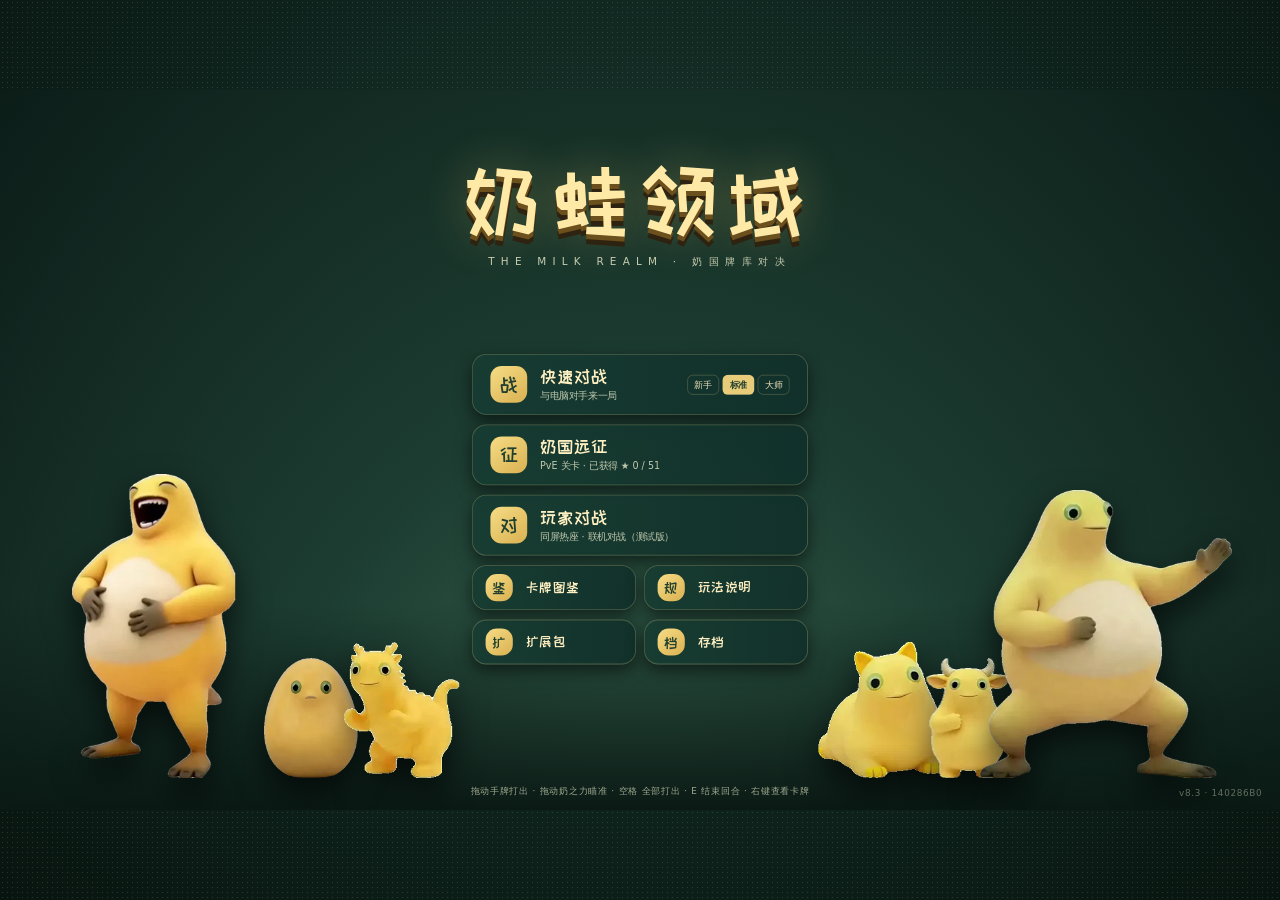
==== play/index.html @ 802143e0 "Fix: move website files to repo root" ====
<!doctype html>
<html lang="zh-CN">
<head>
  <meta charset="utf-8">
  <meta name="viewport" content="width=device-width, initial-scale=1, viewport-fit=cover">
  <meta name="theme-color" content="#15342e">
  <meta name="description" content="奶蛙领域：四大阵营联动、献祭与雕塑攻防的奶国牌库构筑对决。">
  <title>奶蛙领域</title>
  <link rel="preconnect" href="https://fonts.googleapis.com">
  <link rel="stylesheet" href="https://fonts.googleapis.com/css2?family=ZCOOL+KuaiLe&display=swap">
  <link rel="stylesheet" href="css/table.css">
</head>
<body>
<div id="viewport">
  <div id="stage">
    <section id="screen-menu" class="screen"></section>
    <section id="screen-campaign" class="screen"></section>
    <section id="screen-lobby" class="screen"></section>

    <section id="screen-game" class="screen">
      <header class="topbar">
        <div class="brand"><span class="brand-mark">蛙</span><div><b>奶蛙领域</b><small>THE MILK REALM</small></div></div>
        <span class="mode-chip" id="modeChip">对局</span>
        <div class="round-chip">第 <b id="roundNo">01</b> 回合 <span class="who" id="whoTurn">你的回合</span></div>
        <nav class="top-actions">
          <button class="tbtn touch-menu" data-top="menu">☰ 菜单</button>
          <button class="tbtn" data-top="speed">动画 1×</button>
          <button class="tbtn on" data-top="sound">音效 开</button>
          <button class="tbtn" data-top="confirm">出牌确认 关</button>
          <button class="tbtn" data-top="mission" id="btnMission">关卡任务</button>
          <button class="tbtn" data-top="log">对局记录</button>
          <button class="tbtn" data-top="codex">图鉴</button>
          <button class="tbtn" data-top="rules">规则</button>
          <button class="tbtn" data-top="concede">认输</button>
          <button class="tbtn" data-top="exit">退出</button>
        </nav>
      </header>

      <div class="table">
        <div class="felt-emblem">奶蛙领域</div>

        <!-- 对手（上方） -->
        <section class="strip op">
          <div class="hero op" id="hero-op"><div class="portrait"></div><div class="meta"><div class="eyebrow">对手</div><h3>对手</h3><span class="hp"><i></i><b>30</b><small>/ 30</small></span><div class="tags"></div></div></div>
          <div class="statues" id="statues-op"></div>
          <div class="opp-hand" id="oppHand"></div>
          <div class="opp-res" id="oppRes"><span class="zone-label">对手资源</span><div class="mini-res"><span class="c">◉ 0</span><span class="e">✦ 0</span><span class="p">✷ 0</span></div></div>
          <div class="piles"><div class="pile" id="deck-op"></div><div class="pile" id="discard-op"></div></div>
        </section>

        <!-- 市场 -->
        <section class="market-band">
          <div class="market-label"><b>市场</b></div>
          <div class="supply back" id="supply" title="市场补给堆"><span class="n" id="supplyN">0</span></div>
          <div class="slot errand" id="errandSlot"></div>
          <div class="market" id="market"></div>
          <aside class="ticker" id="ticker"><div class="mission" id="mission" style="display:none"></div><h4><span>战况</span><button data-top="log">全部 ›</button></h4><ul id="tickerList"></ul></aside>
        </section>

        <!-- 出牌区 -->
        <section class="play-zone" id="playZone">
          <span class="zone-label">本回合出牌</span>
          <div class="owner" id="playOwner"></div>
          <div class="status-chips" id="statusChips"></div>
          <div class="play-cards" id="playcards"></div>
          <div class="limbo" id="limbo"><span>西格奶 · 删牌区</span><div class="slot-in" id="limboSlot"></div><button id="btnUndoTrash" data-act="undoTrash">撤回</button></div>
          <div class="trash-ops" id="trashOps"><b id="trashOpsN">删牌机会 ×1</b><small>本回合内有效，可删手牌、弃牌堆，或市场中价格 ≤ 4 的牌</small><button class="btn gold" data-act="trashPick">选择要删的牌</button></div>
        </section>
        <div class="pending" id="pending"></div>

        <!-- 自己（下方） -->
        <section class="strip me">
          <div class="hero me" id="hero-me"><div class="portrait" title="按住拖动以攻击"></div><div class="meta"><div class="eyebrow">你</div><h3>你</h3><span class="hp"><i></i><b>30</b><small>/ 30</small></span><div class="tags"></div></div></div>
          <div class="statues" id="statues-me"></div>
          <div class="resources">
            <div class="orb coin" id="orb-coin" title="奶蛋：购买市场的牌"><div class="gem">◉</div><b>0</b><small>奶蛋</small></div>
            <div class="orb energy" id="orb-energy" title="奶劲：每点额外抽 1 张"><div class="gem">✦</div><b>0</b><small>奶劲</small></div>
            <div class="orb power" id="orb-power" title="奶之力：拖到目标上攻击"><div class="gem">✷</div><b>0</b><small>奶之力</small></div>
          </div>
          <div class="piles"><div class="pile" id="deck-me"></div><div class="pile" id="discard-me"></div></div>
          <div class="actions">
            <button class="btn primary" id="btnEnd" data-act="end">结束回合</button>
            <button class="btn ghost" id="btnAll" data-act="all">全部打出<kbd>空格</kbd></button>
            <button class="btn ghost" id="btnDraw" data-act="draw">奶劲抽牌<kbd>D</kbd></button>
          </div>
        </section>

        <section class="hand" id="hand"></section>
      </div>

      <div class="emotes" id="emotes">
        <button data-act="emote" data-id="hi">你好！</button><button data-act="emote" data-id="nice">好牌！</button><button data-act="emote" data-id="laugh">哈哈哈哈</button><button data-act="emote" data-id="think">让我想想…</button><button data-act="emote" data-id="gg">打得好</button>
      </div>
      <div class="spotlight-dim" id="spotDim"></div>
    </section>

    <div class="fx" id="fx"><canvas id="particles"></canvas><svg id="arrows" viewBox="0 0 1600 900"></svg></div>
    <div class="preview hidden" id="preview"></div>
    <div class="toast" id="toast"></div>
    <div class="overlay hidden" id="overlay"></div>
  </div>
</div>
<div class="rotate-hint">横屏游玩效果更好</div>
<div id="rail" class="rail"><button data-rail="menu" class="r-menu">☰<small>菜单</small></button><button data-rail="all">全部<br>打出</button><button data-rail="draw">抽牌<small>奶劲 0</small></button><button data-rail="end" class="r-end">结束<br>回合</button></div>
<div id="sheet" class="sheet hidden"><div class="sh-back"></div><div class="sh-panel"><div class="sh-card"></div><div class="sh-side"><div class="sh-tip"></div><div class="sh-btns"></div></div></div></div>

<script src="js/cards.js"></script>
<script src="js/engine.js"></script>
<script src="js/ai.js"></script>
<script src="js/levels.js"></script>
<script src="js/packs.js"></script>
<script src="js/net.js"></script>
<script src="js/fx.js"></script>
<script src="js/ui.js"></script>
<script src="js/screens.js"></script>
<script src="js/coach.js"></script>
<script src="js/main.js"></script>
</body>
</html>
---- play/css/table.css ----
/* 奶蛙领域 · 牌桌样式
 * 固定 1600×900 舞台，按窗口等比缩放（见 ui.js fitStage）。舞台内一律使用 px。
 */
:root{
  --felt-1:#4a7a5f;--felt-2:#2b5445;--felt-3:#163329;--felt-4:#0d221c;
  --wood-1:#7a5232;--wood-2:#4d321d;--wood-3:#2c1c10;
  --gold:#e8cc7a;--gold-2:#c9a24f;--gold-3:#8a6a2b;
  --paper:#f5edd3;--paper-2:#e8dcb7;--ink:#2a281d;--ink-2:#5d5640;
  --coin:#f2c24b;--energy:#59d2c0;--power:#ff7a52;--heart:#ff6f8e;
  --egg:#f0c04e;--laugh:#ee6a43;--iron:#5f9bd0;--spirit:#a487ec;--neutral:#c9c1a2;
  --display:'ZCOOL KuaiLe','PingFang SC','Microsoft YaHei',system-ui,sans-serif;
  --text:-apple-system,BlinkMacSystemFont,'PingFang SC','Hiragino Sans GB','Microsoft YaHei','Noto Sans SC',system-ui,sans-serif;
  color-scheme:dark;
}
*{box-sizing:border-box}
html,body{margin:0;height:100%;overflow:hidden;background:#0b1c17;font-family:var(--text);color:#f6efd8;-webkit-font-smoothing:antialiased;user-select:none;-webkit-user-select:none;-webkit-tap-highlight-color:transparent}
button{font:inherit;color:inherit;cursor:pointer;border:0;background:none}
button:disabled{cursor:not-allowed}
img{-webkit-user-drag:none;user-select:none}

#viewport{position:fixed;inset:0;overflow:hidden;background:
  radial-gradient(ellipse at 50% 40%,#1d3b31 0,#0f241e 55%,#08140f 100%)}
#viewport:before{content:"";position:absolute;inset:0;opacity:.16;background-image:radial-gradient(#e3d8aa .6px,transparent .8px);background-size:5px 5px;pointer-events:none}
#stage{position:absolute;left:0;top:0;width:1600px;height:900px;transform-origin:0 0;overflow:hidden}
.screen{position:absolute;inset:0;display:none}
.screen.on{display:block}

/* ============ 顶栏 ============ */
.topbar{position:absolute;left:16px;right:16px;top:6px;height:40px;display:flex;align-items:center;gap:14px;z-index:5}
.brand{display:flex;align-items:center;gap:10px}
.brand-mark{width:32px;height:32px;border-radius:10px;background:linear-gradient(140deg,#f6dc85,#d9b151);color:#21412f;display:grid;place-items:center;font:900 19px/1 var(--display);transform:rotate(-8deg);box-shadow:0 3px 0 #8f7230,0 6px 14px #0008}
.brand b{font:400 20px/1 var(--display);letter-spacing:.08em;color:#fbecc0}
.brand small{display:block;font-size:8px;letter-spacing:.32em;color:#b9bf9f;margin-top:3px}
.mode-chip{font-size:11px;padding:4px 10px;border-radius:20px;background:#0f2a23;border:1px solid #e8cc7a44;color:#e9dcae}
.round-chip{margin:0 auto;display:flex;align-items:center;gap:10px;font-size:13px;color:#e8dcae}
.round-chip b{font:400 20px/1 var(--display);color:#ffe9a6;background:#14352c;border:1px solid #d6bb73;border-radius:8px;padding:2px 9px}
.round-chip .who{padding:4px 12px;border-radius:20px;background:#12342b;border:1px solid #d6bb7355}
.round-chip .who.mine{background:linear-gradient(90deg,#d9b55a,#f1d586);color:#22402f;font-weight:800;border-color:#fff2c0}
.top-actions{display:flex;gap:4px}
.tbtn{font-size:12px;padding:7px 11px;border-radius:9px;color:#d5dcc4}
.tbtn:hover{background:#ffffff14;color:#fff}
.tbtn.on{color:#ffe9a6}

/* ============ 牌桌 ============ */
.table{position:absolute;left:16px;top:52px;width:1568px;height:840px;border-radius:40px;
  background:radial-gradient(ellipse at 50% 46%,var(--felt-1) 0,var(--felt-2) 42%,var(--felt-3) 78%,var(--felt-4) 100%);
  box-shadow:0 0 0 8px var(--wood-2),0 0 0 10px var(--gold-3),0 0 0 12px var(--wood-3),0 14px 0 12px #1a110a,0 40px 90px 10px #000c,inset 0 0 120px #04130fcc,inset 0 0 0 2px #e6cf8a44}
.table:before{content:"";position:absolute;inset:12px;border-radius:30px;border:1px solid #e6d18e2e;pointer-events:none}
.table:after{content:"";position:absolute;inset:0;border-radius:40px;pointer-events:none;opacity:.35;mix-blend-mode:overlay;
  background:repeating-radial-gradient(circle at 30% 20%,#ffffff08 0 1px,transparent 1px 3px)}
.felt-emblem{position:absolute;left:50%;top:426px;width:700px;height:120px;transform:translate(-50%,-50%);opacity:.045;font:400 84px/120px var(--display);text-align:center;letter-spacing:.5em;color:#fff;pointer-events:none;white-space:nowrap}

/* 区域通用 */
.strip{position:absolute;left:22px;right:22px;height:112px}
.strip.op{top:8px}
.strip.me{top:498px}
.zone-label{font-size:10px;letter-spacing:.14em;color:#e2d4a2;font-weight:800;opacity:.8}

/* 英雄 */
.hero{position:absolute;left:0;top:6px;width:296px;height:104px;display:flex;align-items:center;gap:14px;padding:0 10px;border-radius:60px 20px 20px 60px;transition:background .2s,box-shadow .2s}
.hero .portrait{position:relative;width:96px;height:96px;flex:none;border-radius:50%;
  background:radial-gradient(circle at 50% 35%,#fff6cf 0,#e9c86a 38%,#9f8135 70%,#4c3a16 100%);
  box-shadow:0 0 0 3px #f2d98a,0 0 0 6px #3a2b13,0 10px 18px #000a;overflow:hidden}
.hero.op .portrait{background:radial-gradient(circle at 50% 35%,#c6b8e8 0,#6f5c9b 40%,#352a52 72%,#160f26 100%)}
.hero .portrait img{position:absolute;left:50%;bottom:-6%;height:104%;transform:translateX(-50%);filter:drop-shadow(0 4px 4px #0007)}
.hero .portrait img.shadow{filter:brightness(.45) saturate(.5) sepia(.4) hue-rotate(210deg) drop-shadow(0 0 6px #b07cff)}
.hero .ring{position:absolute;inset:-9px;border-radius:50%;pointer-events:none;
  background:conic-gradient(var(--ringc,#ff7a7a) calc(var(--hp,1)*360deg),#00000055 0);
  -webkit-mask:radial-gradient(circle,transparent 55px,#000 56px);mask:radial-gradient(circle,transparent 55px,#000 56px)}
.hero .meta{min-width:0}
.hero .eyebrow{font-size:9px;letter-spacing:.18em;color:#d8bf72;font-weight:800}
.hero h3{margin:2px 0 6px;font:400 19px/1.1 var(--display);color:#fff0c2;white-space:nowrap;overflow:hidden;text-overflow:ellipsis;max-width:170px}
.hp{display:inline-flex;align-items:center;gap:6px;padding:3px 12px 3px 6px;border-radius:20px;background:#3c1716cc;border:1px solid #ffb09a66;box-shadow:inset 0 1px #fff2}
.hp i{width:18px;height:18px;border-radius:50%;background:radial-gradient(circle at 35% 30%,#ffd1dc,#ff5d7d 55%,#9c1d3a);box-shadow:0 0 8px #ff6f8e88}
.hp b{font:400 22px/1 var(--display);color:#fff}
.hp small{font-size:11px;color:#f2b4a8}
.hero .tags{display:flex;gap:4px;margin-top:5px;flex-wrap:wrap}
.tag{font-size:9px;padding:2px 6px;border-radius:6px;background:#0d2620cc;border:1px solid #e8cc7a44;color:#f0e2b4;white-space:nowrap}
.tag.warn{border-color:#ff9a7a88;color:#ffc9b5;background:#3a1a14cc}
.hero.targetable{cursor:crosshair}
.hero.targetable .portrait{animation:targetGlow 1.1s ease-in-out infinite}
.hero.blocked .portrait{filter:grayscale(.5)}
.hero.hit{animation:shake .42s cubic-bezier(.36,.07,.19,.97)}
.hero.active-turn .portrait{box-shadow:0 0 0 3px #fff0b0,0 0 0 6px #3a2b13,0 0 30px 6px #ffe08a88,0 10px 18px #000a}

/* 雕塑底座 */
.statues{position:absolute;left:318px;top:0;width:410px;height:116px;display:flex;gap:14px;align-items:flex-end;justify-content:flex-start}
.statue-slot{position:relative;width:122px;height:112px;flex:none;border-radius:14px;border:1px dashed #e6d18e33;background:radial-gradient(ellipse at 50% 85%,#0d241e88,transparent 70%)}
.statue-slot:after{content:"雕塑位";position:absolute;left:0;right:0;bottom:8px;text-align:center;font-size:9px;color:#cbd2b466;letter-spacing:.2em}
.statue-slot.filled{border-color:transparent;background:none}
.statue-slot.filled:after{display:none}

/* 对手手牌 */
.opp-hand{position:absolute;left:770px;top:6px;width:300px;height:104px;display:flex;justify-content:center;align-items:center}
.opp-hand .back{width:58px;height:82px;margin:0 -16px;border-radius:7px;transform:rotate(var(--r)) translateY(var(--y));transform-origin:50% 120%;transition:transform .3s}
.opp-hand .count{position:absolute;bottom:-4px;left:50%;transform:translateX(-50%);font-size:10px;color:#e2d4a2;background:#0d2620cc;padding:1px 8px;border-radius:9px}

/* 卡背 */
.back,.card .c-backface{background:
  radial-gradient(circle at 50% 50%,#f3d886 0 7%,transparent 8%),
  radial-gradient(circle at 50% 50%,transparent 0 18%,#d4b66c 19% 21%,transparent 22%),
  repeating-conic-gradient(from 0deg at 50% 50%,#2f5f4d 0 15deg,#25503f 15deg 30deg),
  #234a3b;
  border:3px solid #e8cb7f;box-shadow:inset 0 0 0 2px #173d33,inset 0 0 0 4px #d4b66c66,0 4px 8px #0009}

/* 牌堆 */
.piles{position:absolute;top:8px;display:flex;gap:14px}
.strip.op .piles{right:0}
.strip.me .piles{left:1086px}
.pile{position:relative;width:70px;height:98px;border-radius:9px;cursor:pointer}
.pile .stack{position:absolute;inset:0}
.pile .stack i{position:absolute;inset:0;border-radius:8px}
.pile .face{position:absolute;inset:0;border-radius:8px;overflow:hidden}
.pile .empty{position:absolute;inset:0;border:1px dashed #e6d18e44;border-radius:8px;background:#0b211b66}
.pile .lbl{position:absolute;left:50%;bottom:-15px;transform:translateX(-50%);white-space:nowrap;font-size:10px;color:#e6dbb3;text-shadow:0 1px 2px #000}
.pile .n{position:absolute;right:-7px;top:-7px;min-width:24px;height:24px;padding:0 6px;border-radius:12px;background:#122f27;border:1.5px solid var(--gold);font:400 14px/21px var(--display);text-align:center;color:#fff3c4;box-shadow:0 2px 6px #000a;z-index:3}
.pile:hover .stack,.pile:hover .face{filter:brightness(1.15)}
.pile.can-draw{animation:drawHint 1.4s ease-in-out infinite}
.pile.can-draw .lbl{color:var(--energy)}

/* 资源 */
.resources{position:absolute;left:740px;top:4px;display:flex;gap:12px}
.orb{position:relative;width:104px;height:104px;border-radius:24px;padding:8px 6px 6px;text-align:center;background:linear-gradient(#123129ee,#0b221ced);border:1px solid #e6d18e44;box-shadow:inset 0 1px #fff2,0 6px 14px #0007;transition:transform .15s}
.orb .gem{width:46px;height:46px;margin:0 auto;border-radius:50%;display:grid;place-items:center;font-size:22px;box-shadow:inset 0 2px 3px #fff8,inset 0 -4px 8px #0004,0 3px 6px #0008}
.orb.coin .gem{background:radial-gradient(circle at 35% 30%,#fff3bf,var(--coin) 50%,#a8761b);border-radius:50% 50% 50% 50%/58% 58% 42% 42%;color:#7a4f06}
.orb.energy .gem{background:radial-gradient(circle at 35% 30%,#dcfff9,var(--energy) 50%,#1b8778);color:#0b4d43}
.orb.power .gem{background:radial-gradient(circle at 35% 30%,#ffe2d6,var(--power) 50%,#a83418);color:#5a1504}
.orb b{display:block;font:400 30px/1 var(--display);margin-top:3px;color:#fff6d8;text-shadow:0 2px 0 #0006}
.orb small{position:absolute;left:0;right:0;bottom:4px;font-size:9px;color:#c7cdb2;letter-spacing:.1em}
.orb.zero b{opacity:.45}
.orb.pop{animation:orbPop .35s ease-out}
.orb.clickable{cursor:pointer}
.orb.clickable:hover{transform:translateY(-3px);border-color:#e6d18eaa}
.orb.power.armed{cursor:grab;border-color:#ff9a7a;box-shadow:inset 0 1px #fff2,0 0 22px #ff7a5277,0 6px 14px #0007}
.orb.power.armed:after{content:"拖到目标";position:absolute;left:50%;top:-18px;transform:translateX(-50%);font-size:9px;white-space:nowrap;color:#ffc4ae}
.orb.energy.armed{border-color:#59d2c0aa;box-shadow:inset 0 1px #fff2,0 0 18px #59d2c055,0 6px 14px #0007}
.orb.energy.armed:after{content:"点击抽牌";position:absolute;left:50%;top:-18px;transform:translateX(-50%);font-size:9px;white-space:nowrap;color:#a9f1e6}

/* 对手资源（对手回合显示） */
.opp-res{position:absolute;left:1086px;top:30px;display:flex;flex-direction:column;gap:4px;opacity:0;transition:opacity .25s}
.opp-res.on{opacity:1}
.mini-res{display:flex;gap:6px}
.mini-res span{font:400 14px/1 var(--display);padding:4px 8px;border-radius:9px;background:#0d2620dd;border:1px solid #e6d18e33;min-width:44px;text-align:center}
.mini-res .c{color:var(--coin)}.mini-res .e{color:var(--energy)}.mini-res .p{color:var(--power)}

/* 操作按钮 */
.actions{position:absolute;right:0;top:6px;width:230px;display:grid;grid-template-columns:1fr 1fr;gap:8px}
.btn{position:relative;white-space:nowrap;padding:10px 12px;border-radius:12px;font-weight:800;font-size:13px;letter-spacing:.04em;transition:transform .12s,filter .12s,box-shadow .2s}
.btn:not(:disabled):hover{transform:translateY(-2px);filter:brightness(1.08)}
.btn:not(:disabled):active{transform:translateY(1px)}
.btn:disabled{opacity:.4;filter:saturate(.4)}
.btn.primary{grid-column:1/-1;height:52px;font:400 22px/1 var(--display);letter-spacing:.1em;color:#2a3b22;background:linear-gradient(#ffe7a0,#e2b955);box-shadow:0 4px 0 #8c6a26,0 10px 18px #0009,inset 0 1px #fffbe0}
.btn.primary.warn{background:linear-gradient(#ffc7a8,#f08a5d);box-shadow:0 4px 0 #8e3b1d,0 10px 18px #0009}
.btn.primary .sub{display:block;font:700 10px/1.2 var(--text);letter-spacing:0;margin-top:3px;color:#5a2b14}
.btn.primary.glow{animation:endGlow 1.6s ease-in-out infinite}
.btn.ghost{background:#14372ecc;border:1px solid #e6d18e55;color:#f3e6bc;box-shadow:0 3px 0 #0b1f19}
.btn kbd{font:600 9px/1 var(--text);opacity:.6;margin-left:5px;vertical-align:1px;border:1px solid currentColor;border-radius:3px;padding:1px 3px}

/* 市场 */
.market-band{position:absolute;left:22px;right:22px;top:124px;height:230px}
.market-band:before{content:"";position:absolute;left:-6px;right:-6px;top:6px;bottom:2px;border-radius:22px;background:linear-gradient(90deg,#0b211b55,#d8c88a12 18%,#d8c88a12 70%,#0b211b55);border-top:1px solid #e6d18e22;border-bottom:1px solid #e6d18e22}
.market-label{position:absolute;left:4px;top:24px;width:52px;text-align:center}
.market-label b{display:block;font:400 22px/1.15 var(--display);writing-mode:vertical-rl;margin:0 auto;letter-spacing:.3em;color:#f4e3ad}
.supply{position:absolute;left:8px;top:150px;width:44px;height:62px;border-radius:6px}
.supply .n{position:absolute;right:-8px;top:-8px;font:400 11px/18px var(--display);min-width:18px;padding:0 4px;border-radius:9px;background:#122f27;border:1px solid var(--gold);text-align:center}
.slot{position:absolute;top:18px;width:140px;height:196px}
.slot.errand{left:66px}
.slot.errand:before{content:"常驻";position:absolute;left:50%;top:-14px;transform:translateX(-50%);font-size:10px;color:#2a3b22;background:var(--gold);padding:1px 8px;border-radius:8px;z-index:2;font-weight:800}
.market{position:absolute;left:226px;top:18px;width:850px;height:196px}
.market .slot{top:0}
.ticker{position:absolute;right:0;top:12px;width:424px;height:210px;display:flex;flex-direction:column;border-radius:16px;padding:12px 14px;background:linear-gradient(#0c241ecc,#0a1d18cc);border:1px solid #e6d18e2a;box-shadow:inset 0 1px #fff1;overflow:hidden}
.ticker h4{margin:0 0 8px;font-size:10px;letter-spacing:.18em;color:#d8c27a;display:flex;justify-content:space-between}
.ticker h4 button{font-size:10px;color:#cfd6be;letter-spacing:0}
.ticker .empty{font-size:12px;color:#cfd6be88;line-height:1.7}
.ticker ul{list-style:none;margin:0;padding:0;display:flex;flex-direction:column;justify-content:flex-end;gap:5px;flex:1;min-height:0;overflow:hidden}
.ticker li{font-size:12px;line-height:1.35;color:#d4dcc6;display:flex;gap:7px;align-items:baseline;animation:tickIn .3s ease-out both}
.ticker li i{flex:none;width:6px;height:6px;border-radius:50%;background:#e8cc7a;transform:translateY(-1px)}
.ticker li.op i{background:#b08cff}.ticker li.op{color:#e3d9f7}
.ticker li.old{opacity:.5}
.ticker .objective{flex:none;margin-top:8px;font-size:11px;line-height:1.5;white-space:nowrap;overflow:hidden;text-overflow:ellipsis;color:#ffe3a1;padding:6px 10px;border-radius:9px;background:#3b2d0f88;border:1px solid #e8cc7a44}

/* 出牌区 */
.play-zone{position:absolute;left:22px;right:22px;top:360px;height:132px;border-radius:20px;
  background:radial-gradient(ellipse at 50% 50%,#e6dba02a,#0e2e2566 70%);border:1px solid #e6d18e33;box-shadow:inset 0 10px 24px #061a1544,inset 0 -10px 24px #061a1544;transition:box-shadow .2s,border-color .2s}
.play-zone.drop{border-color:#ffe9a6;box-shadow:inset 0 0 40px #ffe9a644,0 0 30px #ffe9a633}
.play-zone .zone-label{position:absolute;left:18px;top:14px}
.play-zone .owner{position:absolute;left:18px;top:30px;font:400 15px/1.2 var(--display);color:#fbe9b6;max-width:120px}
.status-chips{position:absolute;left:18px;bottom:12px;display:flex;flex-direction:column;gap:4px;align-items:flex-start}
.play-cards{position:absolute;left:150px;right:190px;top:3px;height:126px;display:flex;justify-content:center;align-items:center;gap:8px}
.play-cards .empty-hint{font-size:12px;color:#cfd6be88;letter-spacing:.1em}
.limbo{position:absolute;right:16px;top:6px;width:160px;height:120px;border-radius:14px;border:1px dashed #b08cff55;display:flex;flex-direction:column;align-items:center;justify-content:center;gap:6px;color:#cdbdf2;font-size:10px;opacity:0;transition:opacity .2s}
.limbo.on{opacity:1}
.limbo .slot-in{width:64px;height:88px;position:relative}
.limbo button{font-size:10px;padding:3px 10px;border-radius:7px;background:#3c2a66;color:#fff}

/* 手牌 */
.hand{position:absolute;left:150px;right:150px;top:618px;height:200px}
.hand .card{position:absolute;top:0;left:var(--x);rotate:var(--rot,0deg);translate:0 var(--dy,0px);z-index:var(--z,1);transition:translate .18s ease,rotate .18s ease,scale .18s ease,filter .2s,box-shadow .2s}
.hand .card:hover:not(.dragging){translate:0 -54px;rotate:0deg;scale:1.16;z-index:60}
.hand .card.dragging{transition:none;z-index:200;cursor:grabbing;pointer-events:none}
.hand .card.unplayable{filter:saturate(.55) brightness(.8)}
.hand-empty{position:absolute;left:0;right:0;top:66px;text-align:center;font-size:12px;color:#cfd6be99;letter-spacing:.1em}

/* 待决选择横幅 */
.pending{position:absolute;left:50%;top:352px;transform:translate(-50%,-100%);z-index:40;display:none;align-items:center;gap:12px;padding:10px 12px 10px 18px;border-radius:14px;background:linear-gradient(90deg,#3c2a66f2,#2a1f4cf2);border:1px solid #c7a8ff;box-shadow:0 10px 30px #000a,0 0 24px #a487ec55;font-size:14px;color:#f2eaff;white-space:nowrap}
.pending.on{display:flex;animation:pendIn .25s ease-out}
.pending .btn{padding:6px 12px;font-size:12px}
.pending.mine-wait{background:linear-gradient(90deg,#24433af2,#1b3530f2);border-color:#e6d18e88;color:#efe5c2}

/* ============ 卡牌 ============ */
/* --u = 卡宽/14，所有内部尺寸都用 --u 计算，避免 em 嵌套放大 */
.card{--cw:140px;--u:calc(var(--cw) / 14);--fc:var(--neutral);position:relative;width:var(--cw);height:calc(var(--cw) * 1.4);font-size:var(--u);flex:none;border-radius:calc(var(--u) * .95);cursor:pointer;
  background:linear-gradient(160deg,#fbf4dc,var(--paper) 40%,var(--paper-2));color:var(--ink);
  box-shadow:0 0 0 calc(var(--u) * .22) var(--fc),0 0 0 calc(var(--u) * .34) #2b2414,0 calc(var(--u) * .5) var(--u) #000a;transform-style:preserve-3d}
.card.f-egg{--fc:var(--egg)}.card.f-laugh{--fc:var(--laugh)}.card.f-iron{--fc:var(--iron)}.card.f-spirit{--fc:var(--spirit)}
.card .c-art{position:absolute;left:calc(var(--u) * .55);right:calc(var(--u) * .55);top:calc(var(--u) * .55);height:calc(var(--u) * 9.3);border-radius:calc(var(--u) * .65);overflow:hidden;
  background:radial-gradient(ellipse at 50% 30%,color-mix(in srgb,var(--fc) 30%,#fffbea) 0,color-mix(in srgb,var(--fc) 55%,#3a3020) 75%,color-mix(in srgb,var(--fc) 30%,#1d170c) 100%);
  box-shadow:inset 0 0 0 calc(var(--u) * .1) #0004,inset 0 calc(var(--u) * -1.4) calc(var(--u) * 1.6) calc(var(--u) * -1) #0006}
.card .c-art:before{content:"";position:absolute;left:14%;right:14%;bottom:6%;height:12%;border-radius:50%;background:#0006;filter:blur(3px)}
.card .c-art .art-cut{position:absolute;left:50%;bottom:var(--ab,5%);height:var(--ah,90%);transform:translateX(-50%) translateX(var(--ax,0%));filter:drop-shadow(0 3px 2px #0007);transition:transform .25s}
.card .c-art .art-photo{position:absolute;inset:0;width:100%;height:100%;object-fit:cover;object-position:var(--ap,50% 30%)}
.card .c-art:after{content:"";position:absolute;inset:0;background:linear-gradient(115deg,transparent 30%,#fff6 45%,transparent 60%);background-size:250% 100%;background-position:var(--shine,150%) 0;mix-blend-mode:overlay;opacity:0;transition:opacity .2s}
.card:hover .c-art:after{opacity:1}
.card .c-cost{position:absolute;left:calc(var(--u) * -.5);top:calc(var(--u) * -.5);width:calc(var(--u) * 2.9);height:calc(var(--u) * 3.2);z-index:3;display:grid;place-items:center;font-family:var(--display);font-size:calc(var(--u) * 1.75);line-height:1;
  border-radius:50% 50% 50% 50%/58% 58% 42% 42%;background:radial-gradient(circle at 35% 28%,#fff6c8,#f2c24b 45%,#9c6c16);color:#5a3a05;box-shadow:0 calc(var(--u) * .18) 0 #6e4b0e,0 calc(var(--u) * .25) calc(var(--u) * .5) #0008,inset 0 calc(var(--u) * .1) calc(var(--u) * .08) #fff8}
.card .c-cost.cheap{background:radial-gradient(circle at 35% 28%,#e6ffe4,#7fd36f 45%,#2f7a26);color:#0f3c0a}
.card .c-cost.pricey{background:radial-gradient(circle at 35% 28%,#ffe0d8,#ff8a6a 45%,#8e2a14);color:#4d0d02}
.card .c-fac{position:absolute;right:calc(var(--u) * .5);top:calc(var(--u) * .55);width:calc(var(--u) * 2);height:calc(var(--u) * 2);z-index:3;border-radius:50%;display:grid;place-items:center;font-family:var(--display);font-size:calc(var(--u) * 1.15);line-height:1;background:var(--fc);color:#1b160b;box-shadow:0 0 0 calc(var(--u) * .14) #fff8,0 calc(var(--u) * .14) calc(var(--u) * .3) #0008}
.card .c-name{position:absolute;left:calc(var(--u) * .4);right:calc(var(--u) * .4);top:calc(var(--u) * 8.75);height:calc(var(--u) * 2);z-index:2;text-align:center;font-family:var(--display);font-size:calc(var(--u) * 1.36);line-height:calc(var(--u) * 2);padding:0 calc(var(--u) * .4);border-radius:calc(var(--u) * .4);
  background:linear-gradient(90deg,transparent,color-mix(in srgb,var(--fc) 80%,#fff) 12%,color-mix(in srgb,var(--fc) 80%,#fff) 88%,transparent);color:#1f1a0d;white-space:nowrap;overflow:hidden;text-overflow:ellipsis}
.card .c-type{position:absolute;left:0;right:0;top:calc(var(--u) * 10.85);text-align:center;font-size:calc(var(--u) * .72);line-height:1.2;letter-spacing:.12em;color:var(--ink-2);font-weight:700}
.card .c-text{position:absolute;left:calc(var(--u) * .7);right:calc(var(--u) * .7);top:calc(var(--u) * 11.85);bottom:calc(var(--u) * .65);display:flex;flex-direction:column;justify-content:center;gap:calc(var(--u) * .28);font-size:calc(var(--u) * .86);line-height:1.32;text-align:center}
.card .ab{position:relative}
.card .ab.play{font-weight:700;color:#2b281c}
.card .ab.play.short{font-size:1.75em;line-height:1.1}
.card .ab.play.mid{font-size:1.25em}
.card .ab.ally,.card .ab.scrap{display:flex;align-items:center;gap:.35em;text-align:left;padding:.18em .35em;border-radius:.4em;background:#00000010;font-size:.94em}
.card .ab .k{flex:none;font-size:.82em;font-weight:900;padding:.1em .35em;border-radius:.3em;color:#fff;white-space:nowrap}
.card .ab.ally .k{background:var(--fc);color:#1b160b}
.card .ab.scrap .k{background:#7a3a1c}
.card .ab.ally.lit{background:color-mix(in srgb,var(--fc) 35%,transparent);box-shadow:0 0 0 .08em var(--fc)}
.card .ab.ally.dim{opacity:.55}
.ic{display:inline-flex;align-items:center;gap:.08em;font-weight:900;white-space:nowrap}
.ic i{display:inline-block;width:.95em;height:.95em;border-radius:50%;vertical-align:-.12em;box-shadow:inset 0 .08em .06em #fff8,0 .04em .08em #0006}
.ic.c i{background:radial-gradient(circle at 35% 30%,#fff3bf,var(--coin) 55%,#a8761b);border-radius:50% 50% 50% 50%/58% 58% 42% 42%}
.ic.e i{background:radial-gradient(circle at 35% 30%,#dcfff9,var(--energy) 55%,#1b8778)}
.ic.p i{background:radial-gradient(circle at 35% 30%,#ffe2d6,var(--power) 55%,#a83418)}
.ic.h i{background:radial-gradient(circle at 35% 30%,#ffd1dc,var(--heart) 55%,#9c1d3a)}
.ic.s i{background:radial-gradient(circle at 35% 30%,#ffffff,#bfe0ff 55%,#4f86b8);border-radius:50% 50% 50% 50%/58% 58% 42% 42%}
.card .ic.s{color:#2f6a9c}.modal .ic.s,.ticker .ic.s{color:#bfe0ff}
.card .ic.c{color:#8a5a00}.card .ic.e{color:#0d6e61}.card .ic.p{color:#b23b17}.card .ic.h{color:#b8264b}
.modal .ic.c,.ticker .ic.c{color:var(--coin)}.modal .ic.e,.ticker .ic.e{color:var(--energy)}.modal .ic.p,.ticker .ic.p{color:var(--power)}.modal .ic.h,.ticker .ic.h{color:var(--heart)}
.card .c-hp{position:absolute;right:calc(var(--u) * -.45);bottom:calc(var(--u) * -.45);z-index:3;width:calc(var(--u) * 2.6);height:calc(var(--u) * 2.9);display:grid;place-items:center;font-family:var(--display);font-size:calc(var(--u) * 1.5);line-height:1;color:#fff;
  background:linear-gradient(#8ab8e6,#3c6e9e);clip-path:polygon(50% 0,100% 15%,100% 60%,50% 100%,0 60%,0 15%);text-shadow:0 1px 0 #0008}
.card.taunt .c-hp{background:linear-gradient(#ffd27a,#c58a1e)}
.card .c-taunt{position:absolute;left:calc(var(--u) * .55);top:calc(var(--u) * 7.4);z-index:3;font-size:calc(var(--u) * .74);font-weight:900;padding:.15em .5em;border-radius:.4em;background:#c58a1e;color:#fff;box-shadow:0 1px 3px #0006}
.card .c-flavor{display:none}
.card .c-badges{display:none}
.card .c-backface{position:absolute;inset:0;border-radius:inherit;backface-visibility:hidden;transform:rotateY(180deg)}

/* 状态：可打出 / 可购买 / 可选择 */
.card.playable{box-shadow:0 0 0 calc(var(--u) * .22) var(--fc),0 0 0 calc(var(--u) * .34) #2b2414,0 0 14px 3px #ffe9a688,0 6px 12px #000a}
.card.ally-ready:before{content:"联动就绪";position:absolute;left:50%;top:-16px;transform:translateX(-50%);font-size:10px;font-weight:900;white-space:nowrap;padding:.15em .6em;border-radius:1em;background:var(--fc);color:#1b160b;box-shadow:0 0 .8em var(--fc);z-index:4}
.card.cant-afford{filter:saturate(.45) brightness(.72)}
.card.cant-afford .c-cost{filter:grayscale(.3)}
.card.selectable{animation:selectPulse 1s ease-in-out infinite}
.card.selectable:after{content:"选择";position:absolute;left:50%;bottom:-14px;transform:translateX(-50%);font-size:11px;font-weight:900;padding:.15em .7em;border-radius:1em;background:#a487ec;color:#fff;z-index:4}
.card.shake{animation:shake .4s}

/* 出牌区内的紧凑卡牌 */
.play-cards .card{--cw:86px;cursor:default}
.play-cards .card .c-text,.play-cards .card .c-type{display:none}
.play-cards .card .c-art{height:calc(var(--u) * 12.6)}
.play-cards .card .c-name{top:auto;bottom:calc(var(--u) * 3.1);font-size:calc(var(--u) * 1.6);height:calc(var(--u) * 2.3);line-height:calc(var(--u) * 2.3)}
.play-cards .card .c-cost{display:none}
.play-cards .card .c-badges{position:absolute;left:0;right:0;bottom:calc(var(--u) * .6);display:flex;justify-content:center;gap:4px;font-size:10px}
.badge{display:inline-flex;align-items:center;gap:.2em;padding:.15em .45em;border-radius:.6em;font-weight:900;font-size:.95em;white-space:nowrap}
.badge.ally{background:#0002;color:#4a4330}
.badge.ally.lit{background:var(--fc);color:#1b160b;box-shadow:0 0 .6em var(--fc)}
.badge.scrap{background:#7a3a1c;color:#fff;cursor:pointer;pointer-events:auto}
.badge.scrap:hover{background:#b24d1f}
.badge.scrap.confirm{background:#ff6a2a;animation:selectPulse .7s infinite}
.play-cards .card.mine:hover{translate:0 -6px}
.play-cards .card.just-played{animation:landPulse .5s ease-out}

/* 雕塑形态（在底座上） */
.statue-slot .card{position:absolute;left:0;top:0;--cw:122px;height:112px;border-radius:16px;background:none;box-shadow:none;cursor:pointer}
.statue-slot .card .c-text,.statue-slot .card .c-type,.statue-slot .card .c-cost{display:none}
.statue-slot .card .c-art{left:6px;right:6px;top:0;height:92px;border-radius:50% 50% 12px 12px/40% 40% 12px 12px;background:radial-gradient(ellipse at 50% 35%,color-mix(in srgb,var(--fc) 35%,#fff8dd),color-mix(in srgb,var(--fc) 40%,#2a2414) 90%);box-shadow:inset 0 0 0 2px color-mix(in srgb,var(--fc) 60%,#fff),inset 0 -12px 18px -8px #0008,0 6px 10px #0008}
.statue-slot .card .c-art .art-cut{height:88%;bottom:6%}
.statue-slot .card .c-name{top:auto;bottom:0;left:4px;right:4px;font-size:13px;line-height:22px;border-radius:7px;background:linear-gradient(#e9dcb6,#b9a676);box-shadow:0 3px 0 #5c4c27,0 5px 8px #0009;color:#2a2314}
.statue-slot .card .c-fac{top:2px;right:2px;font-size:10px}
.statue-slot .card .c-hp{right:-6px;bottom:14px;font-size:20px}
.statue-slot .card .c-taunt{left:-4px;top:auto;bottom:26px;font-size:9px}
.statue-slot .card.taunt .c-art{box-shadow:inset 0 0 0 3px #ffcf6a,inset 0 -12px 18px -8px #0008,0 0 16px #ffcf6a88,0 6px 10px #0008}
.statue-slot .card.targetable{cursor:crosshair}
.statue-slot .card.targetable .c-art{animation:targetGlow 1.1s ease-in-out infinite}
.statue-slot .card.too-strong .c-art{filter:grayscale(.5) brightness(.75)}
.statue-slot .card.trigger .c-art{animation:statueTrig .6s ease-out}
.statue-slot .card.replace-pick:after{content:"替换";position:absolute;left:50%;top:40%;transform:translate(-50%,-50%);font-size:13px;font-weight:900;padding:3px 12px;border-radius:10px;background:#c0392b;color:#fff;box-shadow:0 0 14px #ff6a5a}
.statue-slot .card.hit{animation:shake .35s}

/* 市场卡 */
.market .card,.slot .card{position:absolute;left:0;top:0}
.slot .card:not(.cant-afford):hover{translate:0 -10px;scale:1.05;z-index:20}

/* 牌堆顶的小卡 */
.pile .face .card{--cw:70px;position:absolute;left:0;top:0;pointer-events:none}
.pile .face .card .c-text,.pile .face .card .c-type{display:none}
.limbo .card{--cw:64px;position:absolute;left:0;top:0}
.limbo .card .c-text,.limbo .card .c-type{display:none}

/* 预览大卡 */
.preview{position:absolute;z-index:150;pointer-events:none;filter:drop-shadow(0 20px 26px #000c);transition:opacity .12s}
.preview.hidden{opacity:0}
.preview .card{--cw:250px;cursor:default}
.preview .card .c-flavor{display:block;position:absolute;left:0;right:0;top:calc(100% + 10px);font-size:.9em;line-height:1.5;color:#f3e6bc;text-align:center;font-style:italic;text-shadow:0 1px 3px #000}
.preview .tip{position:absolute;left:0;right:0;top:calc(100% + 34px);font-size:12px;line-height:1.5;color:#dce5cf;background:#0d2620ee;border:1px solid #e6d18e44;border-radius:10px;padding:8px 10px}

/* ============ 特效层 ============ */
.fx{position:absolute;inset:0;pointer-events:none;z-index:120}
.fx canvas{position:absolute;inset:0}
.fx svg{position:absolute;inset:0;width:1600px;height:900px;overflow:visible}
.fx-ghost{position:absolute;left:0;top:0;pointer-events:none;will-change:transform,opacity;margin:0!important}
.fx-ghost.card{translate:none!important;rotate:none!important;scale:none!important}
.float{position:absolute;font:400 26px/1 var(--display);white-space:nowrap;text-shadow:0 2px 0 #000a,0 0 12px #000;pointer-events:none;will-change:transform,opacity}
.float.c{color:#ffd65c}.float.e{color:#7ff2e0}.float.p{color:#ff9a72}.float.h{color:#7dff9c}.float.d{color:#ff5a5a;font-size:44px}.float.txt{font-size:20px;color:#fff1c2}
.float.ally{font-size:18px;padding:3px 10px;border-radius:12px;color:#1b160b;text-shadow:none;box-shadow:0 0 18px currentColor}
.banner{position:absolute;left:0;right:0;top:360px;height:120px;display:flex;flex-direction:column;align-items:center;justify-content:center;pointer-events:none;z-index:130}
.banner .band{position:absolute;inset:18px 0;background:linear-gradient(90deg,transparent,#0b1f19ee 20%,#0b1f19ee 80%,transparent);border-top:1px solid #e8cc7a88;border-bottom:1px solid #e8cc7a88}
.banner b{position:relative;font:400 54px/1.1 var(--display);letter-spacing:.2em;color:#ffe9a6;text-shadow:0 4px 0 #0008,0 0 30px #e8cc7a88}
.banner small{position:relative;font-size:14px;letter-spacing:.3em;color:#d8dcc4;margin-top:4px}
.banner.op b{color:#d9c6ff;text-shadow:0 4px 0 #0008,0 0 30px #a487ec88}
.spotlight-dim{position:absolute;inset:0;background:radial-gradient(circle at 50% 46%,transparent 0,#0007 60%);opacity:0;transition:opacity .25s;pointer-events:none;z-index:119}
.spotlight-dim.on{opacity:1}
.toast{position:absolute;left:50%;top:70px;transform:translateX(-50%);z-index:200;display:flex;flex-direction:column;gap:6px;align-items:center;pointer-events:none}
.toast div{padding:9px 16px;border-radius:12px;background:#0d2620f2;border:1px solid #e6d18e66;font-size:13px;color:#f6ecc8;box-shadow:0 10px 24px #000a;animation:toastIn .25s ease-out}
.toast div.bad{border-color:#ff9a7a;color:#ffd7c8}
.toast div.good{border-color:#9be38a;color:#ddffd4}

/* ============ 弹窗 ============ */
.overlay{position:absolute;inset:0;z-index:180;display:grid;place-items:center;background:#05100dcc;backdrop-filter:blur(3px)}
.overlay.hidden{display:none}
.modal{position:relative;width:min(980px,92%);max-height:820px;overflow:auto;padding:28px 32px;border-radius:24px;background:linear-gradient(160deg,#1d3d33,#132b24);border:1px solid #e6d18e55;box-shadow:0 30px 80px #000c,inset 0 1px #fff2;animation:modalIn .22s ease-out;scrollbar-width:thin;scrollbar-color:#e6d18e55 transparent}
.modal.narrow{width:min(560px,92%)}
.modal .x{position:absolute;right:14px;top:12px;width:34px;height:34px;border-radius:10px;font-size:22px;color:#d9dcc6}
.modal .x:hover{background:#fff1}
.modal h2{margin:4px 0 10px;font:400 30px/1.2 var(--display);color:#ffefbf;letter-spacing:.06em}
.modal h3{margin:18px 0 6px;font-size:15px;color:#f1d98c}
.modal p,.modal li{font-size:14px;line-height:1.7;color:#dfe5d2}
.modal .eyebrow{font-size:10px;letter-spacing:.24em;color:#d8bf72;font-weight:800}
.rich-text .ic{font-weight:800}
.grid-cards{display:flex;flex-wrap:wrap;gap:22px 16px;justify-content:center;padding:14px 4px}
.grid-cards .card{--cw:158px}
.tabs{display:flex;gap:6px;flex-wrap:wrap;margin:10px 0}
.tabs button{padding:6px 14px;border-radius:9px;font-size:13px;background:#14372e;border:1px solid #e6d18e44;color:#efe2b8}
.tabs button.on{background:var(--gold);color:#21402f;font-weight:800}
.row-btns{display:flex;gap:10px;justify-content:center;margin-top:18px;flex-wrap:wrap}
.btn.big{padding:12px 26px;font-size:16px}
.btn.gold{background:linear-gradient(#ffe7a0,#e2b955);color:#2a3b22;box-shadow:0 4px 0 #8c6a26,0 10px 18px #0009}
.result{text-align:center}
.result .emblem{font-size:64px;line-height:1}
.stars{display:flex;justify-content:center;gap:18px;margin:16px 0}
.star{width:150px;padding:10px;border-radius:14px;background:#0d2620;border:1px solid #e6d18e33;font-size:12px;color:#cfd6be;opacity:.5}
.star b{display:block;font-size:34px;color:#555;line-height:1.1}
.star.got{opacity:1;border-color:#e8cc7a;animation:starIn .5s ease-out both}
.star.got b{color:#ffd54a;text-shadow:0 0 16px #ffcf4a}
.stats{display:flex;justify-content:center;gap:10px;flex-wrap:wrap;margin:8px 0}
.stats span{font-size:12px;padding:5px 10px;border-radius:9px;background:#0d2620;border:1px solid #e6d18e2a}
.log-list{list-style:none;padding:0;margin:0;display:flex;flex-direction:column;gap:4px}
.log-list li{font-size:13px;padding:6px 10px;border-radius:8px;background:#0d262088}
.log-list li.op{color:#e3d9f7}
.log-list li span{color:#cbbf8f;margin-right:8px;font-size:11px}

/* 交接（同屏对战） */
.pass{position:absolute;inset:0;z-index:170;display:grid;place-items:center;background:radial-gradient(circle,#1a3a30f5,#07130ff8)}
.pass .inner{text-align:center}
.pass h2{font:400 46px/1.2 var(--display);color:#ffe9a6;margin:10px 0}
.pass p{color:#cfd6be}

/* ============ 菜单 / 远征 / 大厅 ============ */
.menu-bg{position:absolute;inset:0;background:radial-gradient(ellipse at 50% 120%,#3f6e57 0,#1d3d32 45%,#0c1d18 100%)}
.menu-bg:after{content:"";position:absolute;left:0;right:0;bottom:0;height:260px;background:linear-gradient(transparent,#0a1914)}
.menu-frogs{position:absolute;left:0;right:0;bottom:40px;height:420px;pointer-events:none}
.menu-frogs img{position:absolute;bottom:0;filter:drop-shadow(0 18px 20px #000a);animation:bob 4s ease-in-out infinite}
.logo{position:absolute;left:0;right:0;top:86px;text-align:center}
.logo h1{margin:0;font:400 104px/1 var(--display);letter-spacing:.14em;color:#ffe9a6;text-shadow:0 6px 0 #6b4f1c,0 12px 0 #2e2210,0 0 60px #ffd56a55}
.logo p{margin:16px 0 0;font-size:13px;letter-spacing:.6em;color:#c6cdb0}
.menu-list{position:absolute;left:50%;top:330px;transform:translateX(-50%);width:420px;display:flex;flex-direction:column;gap:12px;z-index:3}
.menu-btn{position:relative;display:flex;align-items:center;gap:16px;padding:14px 22px;border-radius:18px;text-align:left;background:linear-gradient(90deg,#173c32f0,#11302af0);border:1px solid #e6d18e44;box-shadow:0 8px 20px #0008;transition:transform .15s,border-color .15s,background .15s}
.menu-btn:hover{transform:translateX(6px);border-color:#ffe9a6;background:linear-gradient(90deg,#21503f,#173c32)}
.menu-btn .mi{width:46px;height:46px;flex:none;border-radius:14px;display:grid;place-items:center;font:400 24px/1 var(--display);color:#22402f;background:linear-gradient(140deg,#f6dc85,#d9b151)}
.menu-btn b{display:block;font:400 22px/1.2 var(--display);color:#fff0c2;letter-spacing:.06em}
.menu-btn small{display:block;font-size:12px;color:#bfc8ad;margin-top:2px}
.menu-btn .pick{margin-left:auto;display:flex;gap:4px}
.menu-btn .pick span{font-size:11px;padding:4px 8px;border-radius:7px;border:1px solid #e6d18e44;color:#e8ddb8}
.menu-btn .pick span.on{background:var(--gold);color:#22402f;font-weight:800}
.menu-foot{position:absolute;left:0;right:0;bottom:16px;text-align:center;font-size:11px;color:#9fa98f;letter-spacing:.1em;z-index:3}
.back-btn{position:absolute;left:24px;top:20px;z-index:5}

.camp-title{position:absolute;left:0;right:0;top:26px;text-align:center}
.camp-title h2{margin:0;font:400 42px/1.2 var(--display);color:#ffe9a6;letter-spacing:.12em}
.camp-title p{margin:6px 0 0;color:#c6cdb0;font-size:13px}
.chapters{position:absolute;left:60px;right:60px;top:130px;display:grid;grid-template-columns:repeat(3,1fr);gap:28px}
.chapter{position:relative;height:690px;border-radius:26px;padding:24px;background:linear-gradient(170deg,#1c4136ee,#10281fee);border:1px solid #e6d18e33;box-shadow:0 20px 40px #0008;overflow:hidden}
.chapter h3{margin:0;font:400 28px/1.2 var(--display);color:#ffefbf}
.chapter .cdesc{font-size:12px;color:#bfc8ad;margin:4px 0 18px}
.chapter .bigart{position:absolute;right:-20px;bottom:-20px;height:300px;opacity:.16;pointer-events:none}
.level-node{position:relative;display:flex;align-items:center;gap:14px;width:100%;padding:12px;margin-bottom:14px;border-radius:18px;text-align:left;background:#0d2620cc;border:1px solid #e6d18e2a;transition:transform .15s,border-color .15s}
.level-node:not(:disabled):hover{transform:translateY(-3px);border-color:#ffe9a6}
.level-node:disabled{opacity:.45}
.level-node .lp{width:72px;height:72px;flex:none;border-radius:50%;position:relative;overflow:hidden;background:radial-gradient(circle at 50% 35%,#fff3c4,#c9a24f 60%,#4c3a16);box-shadow:0 0 0 2px #e8cc7a}
.level-node .lp img{position:absolute;left:50%;bottom:-4%;height:100%;transform:translateX(-50%)}
.level-node .lp img.shadow{filter:brightness(.45) saturate(.5) hue-rotate(210deg) drop-shadow(0 0 5px #b07cff)}
.level-node b{display:block;font:400 19px/1.2 var(--display);color:#fff0c2}
.level-node small{display:block;font-size:11px;color:#bfc8ad;margin-top:2px}
.level-node .lstars{margin-left:auto;font-size:18px;letter-spacing:2px;color:#4d5a4a}
.level-node .lstars .on{color:#ffd54a;text-shadow:0 0 8px #ffcf4a}
.level-node .lid{position:absolute;left:8px;top:6px;font-size:10px;color:#e8cc7a;font-weight:900}
.brief{display:grid;grid-template-columns:200px 1fr;gap:24px;align-items:start}
.brief .bport{width:200px;height:200px;border-radius:50%;position:relative;overflow:hidden;background:radial-gradient(circle at 50% 35%,#c6b8e8,#6f5c9b 45%,#211a33);box-shadow:0 0 0 4px #e8cc7a,0 20px 40px #000a}
.brief .bport img{position:absolute;left:50%;bottom:-4%;height:100%;transform:translateX(-50%)}
.brief .bport img.shadow{filter:brightness(.45) saturate(.5) hue-rotate(210deg) drop-shadow(0 0 8px #b07cff)}
.speech{position:relative;padding:14px 18px;border-radius:16px;background:#f5edd3;color:#2a281d;font-size:15px;line-height:1.6;margin:10px 0 14px}
.speech:before{content:"";position:absolute;left:-10px;top:22px;border:10px solid transparent;border-right-color:#f5edd3;border-left:0}
.speech b{display:block;font:400 14px/1.2 var(--display);color:#8a5a00;margin-bottom:4px}
.mut-list{display:flex;flex-direction:column;gap:6px;margin:8px 0}
.mut{font-size:13px;padding:8px 12px;border-radius:10px;background:#2b1f3fcc;border:1px solid #a487ec55;color:#e9e0ff}
.mut b{color:#d6c4ff;margin-right:8px}
.obj{font-size:13px;padding:8px 12px;border-radius:10px;background:#3b2d0f88;border:1px solid #e8cc7a55;color:#ffe9b6}

.lobby{position:absolute;left:50%;top:120px;transform:translateX(-50%);width:900px;display:grid;grid-template-columns:1fr 1fr;gap:26px}
.panel{border-radius:24px;padding:26px;background:linear-gradient(170deg,#1c4136ee,#10281fee);border:1px solid #e6d18e33;box-shadow:0 20px 40px #0008}
.panel h3{margin:0 0 6px;font:400 26px/1.2 var(--display);color:#ffefbf}
.panel p{font-size:13px;color:#c6cdb0;line-height:1.6}
.field{display:flex;flex-direction:column;gap:5px;margin:12px 0}
.field label{font-size:11px;letter-spacing:.12em;color:#d8bf72;font-weight:800}
.field input,.field select{font:inherit;font-size:15px;padding:10px 12px;border-radius:10px;border:1px solid #e6d18e44;background:#0b211b;color:#f6efd8;outline:none;user-select:text;-webkit-user-select:text}
.field input:focus{border-color:#ffe9a6}
.net-status{margin-top:12px;font-size:13px;color:#ffe3a1;min-height:20px}
.emotes{position:absolute;left:30px;top:676px;display:none;flex-direction:column;gap:5px;z-index:30}
.emotes.on{display:flex}
.emotes button{font-size:11px;padding:5px 9px;border-radius:9px;background:#0d2620dd;border:1px solid #e6d18e44;color:#f0e4bd}
.emote-bubble{position:absolute;z-index:140;padding:8px 14px;border-radius:14px;background:#f5edd3;color:#2a281d;font:400 18px/1 var(--display);box-shadow:0 8px 20px #000a;animation:bubble 2.4s ease forwards;pointer-events:none}

.rotate-hint{position:fixed;inset:auto 0 0 0;padding:8px;text-align:center;font-size:12px;background:#0d2620;color:#e8dcae;display:none;z-index:999}
@media (orientation:portrait) and (max-width:700px){.rotate-hint{display:block}}

/* ============ 关键帧 ============ */
@keyframes shake{10%,90%{transform:translateX(-2px)}20%,80%{transform:translateX(4px)}30%,50%,70%{transform:translateX(-7px)}40%,60%{transform:translateX(7px)}}
@keyframes targetGlow{50%{box-shadow:0 0 0 3px #ffcf7b,0 0 0 6px #3a2b13,0 0 34px 10px #ff9a5aaa}}
@keyframes drawHint{50%{filter:drop-shadow(0 0 10px #59d2c0)}}
@keyframes orbPop{40%{transform:scale(1.14)}}
@keyframes endGlow{50%{box-shadow:0 4px 0 #8c6a26,0 0 30px #ffe08acc,inset 0 1px #fffbe0}}
@keyframes selectPulse{50%{box-shadow:0 0 0 3px #a487ec,0 0 0 5px #2b2414,0 0 20px 5px #a487eccc}}
@keyframes landPulse{0%{filter:brightness(1.5)}100%{filter:none}}
@keyframes statueTrig{40%{filter:brightness(1.5) drop-shadow(0 0 10px #ffe9a6)}}
@keyframes tickIn{from{opacity:0;transform:translateX(-8px)}}
@keyframes pendIn{from{opacity:0;transform:translate(-50%,-80%)}}
@keyframes toastIn{from{opacity:0;transform:translateY(-8px)}}
@keyframes modalIn{from{opacity:0;transform:translateY(12px) scale(.98)}}
@keyframes starIn{from{transform:scale(.4) rotate(-20deg);opacity:0}}
@keyframes bob{50%{transform:translateY(-10px)}}
@keyframes bubble{0%{opacity:0;transform:translateY(8px) scale(.8)}10%,80%{opacity:1;transform:none}100%{opacity:0;transform:translateY(-10px)}}

@media (prefers-reduced-motion:reduce){*{animation-duration:.01ms!important;animation-iteration-count:1!important;transition-duration:.01ms!important}}

/* 原图头像 */
.hero .portrait img.photo,.level-node .lp img.photo,.brief .bport img.photo{left:0;bottom:0;width:100%;height:100%;object-fit:cover;transform:none;filter:none}

/* 奶壳 */
.tag.shield{border-color:#9fd0ff;color:#d8ecff;background:#14304acc}
.hero.shielded .portrait:after{content:"";position:absolute;inset:0;border-radius:50%;box-shadow:inset 0 0 0 4px #cfe9ffcc,inset 0 0 22px #9fd0ff99;pointer-events:none;animation:shieldPulse 2.4s ease-in-out infinite}
.float.s{color:#cfe9ff;font-size:20px}
@keyframes shieldPulse{50%{box-shadow:inset 0 0 0 4px #ffffffee,inset 0 0 30px #bfe0ffcc}}
.market .card.elite:after{content:"招募可删牌";position:absolute;left:50%;top:-12px;transform:translateX(-50%);font-size:10px;font-weight:900;white-space:nowrap;padding:1px 8px;border-radius:8px;background:#a487ec;color:#fff;box-shadow:0 2px 6px #0008;z-index:4}

/* 关卡任务面板 */
.mission{flex:none;margin:-2px -4px 8px;padding:8px 10px;border-radius:12px;background:#3b2d0f99;border:1px solid #e8cc7a66}
.mission .m-head{display:flex;justify-content:space-between;font-size:10px;letter-spacing:.18em;color:#ffd77a;font-weight:800}
.mission .m-head button{font-size:10px;color:#f3e2b0;letter-spacing:0}
.mission .m-goal{display:flex;justify-content:space-between;align-items:baseline;margin-top:4px}
.mission .m-goal b{font:400 16px/1.3 var(--display);color:#fff0c2}
.mission .m-goal em{font-style:normal;font-size:12px;color:#ffe3a1;font-variant-numeric:tabular-nums}
.mission .m-bar{height:5px;border-radius:3px;background:#0006;margin:4px 0 6px;overflow:hidden}
.mission .m-bar i{display:block;height:100%;background:linear-gradient(90deg,#e8cc7a,#ffe9a6);transition:width .4s}
.mission .m-stars{list-style:none;margin:0;padding:0;display:flex;flex-direction:column;gap:2px}
.mission .m-stars li{display:flex;gap:6px;align-items:baseline;font-size:11.5px;color:#e6dcc0}
.mission .m-stars li b{color:#8b8a73;width:12px}
.mission .m-stars li em{margin-left:auto;font-style:normal;color:#cbbf8f;font-variant-numeric:tabular-nums}
.mission .m-stars li.ok b{color:#ffd54a}.mission .m-stars li.fail{opacity:.55}.mission .m-stars li.fail b{color:#ff8a7a}
.mission .m-muts{margin-top:4px;font-size:10.5px;color:#d6c4ff;white-space:nowrap;overflow:hidden;text-overflow:ellipsis}
.ticker.with-mission li:nth-last-child(n+3){display:none}
.ticker.with-mission h4{margin-bottom:4px}
#btnMission{display:none}
.mode-pve #btnMission{display:inline-block}

/* 教官奶蛙 */
.coach{position:absolute;z-index:165;display:flex;gap:12px;padding:14px 16px 12px 12px;border-radius:18px;background:linear-gradient(160deg,#fbf4dc,#efe3bf);color:#2a281d;border:2px solid #e8cc7a;box-shadow:0 18px 40px #000b,0 0 0 4px #0b211b88;animation:coachIn .25s ease-out}
.coach.hidden{display:none}
.coach .co-port{width:64px;height:64px;flex:none;border-radius:50%;overflow:hidden;position:relative;background:radial-gradient(circle at 50% 35%,#fff6cf,#e9c86a 55%,#9f8135);box-shadow:0 0 0 2px #c9a24f}
.coach .co-port img{position:absolute;left:50%;bottom:-6%;height:108%;transform:translateX(-50%)}
.coach .co-body{flex:1;min-width:0}
.coach .co-who{font:400 13px/1.2 var(--display);color:#8a5a00}
.coach .co-text{font-size:14.5px;line-height:1.6;margin:3px 0 10px}
.coach .co-text .ic{font-weight:800}
.coach .co-btns{display:flex;align-items:center;gap:10px}
.coach .co-btns .btn{padding:7px 16px;font-size:13px}
.coach .co-wait{font-size:12px;color:#7a6a3a;font-weight:700}
.coach .co-step{font-size:11px;color:#9a8a5a;margin-left:auto}
.coach .co-skip{font-size:11px;color:#8a7a50;text-decoration:underline}
.coach .co-arrow{position:absolute;width:18px;height:18px;background:#f3e8c6;border:2px solid #e8cc7a;transform:translateX(-50%) rotate(45deg)}
.coach .co-arrow.down{bottom:-10px;border-top:0;border-left:0}
.coach .co-arrow.up{top:-10px;border-bottom:0;border-right:0;background:#fbf4dc}
.coach-hl{outline:3px solid #ffe36a!important;outline-offset:4px;animation:coachPulse 1.2s ease-in-out infinite!important;border-radius:12px}
#hand .card.coach-hl{z-index:55!important}
@keyframes coachPulse{50%{outline-color:#fff8c8;outline-offset:8px}}
@keyframes coachIn{from{opacity:0;transform:translateY(8px)}}

.chapter .bigart{z-index:0}
.chapter h3,.chapter .cdesc,.level-node{position:relative;z-index:1}

/* 删牌机会 */
.trash-ops{position:absolute;right:16px;top:8px;width:176px;height:116px;border-radius:14px;padding:10px;display:none;flex-direction:column;gap:5px;align-items:center;justify-content:center;text-align:center;background:linear-gradient(160deg,#3c2a66ee,#24193fee);border:1px solid #c7a8ff;box-shadow:0 0 22px #a487ec55}
.trash-ops.on{display:flex;animation:pendIn .25s ease-out}
.trash-ops b{font:400 17px/1.2 var(--display);color:#f2eaff}
.trash-ops small{font-size:10px;line-height:1.4;color:#d6c8f5}
.trash-ops .btn{padding:6px 12px;font-size:12px}
.card.tp-sel{outline:4px solid #ff6a5a;outline-offset:3px;transform:translateY(-6px)}

.rtc-box textarea,.field textarea{font:12px/1.4 ui-monospace,Menlo,monospace;padding:8px 10px;border-radius:10px;border:1px solid #e6d18e44;background:#0b211b;color:#f6efd8;resize:none;user-select:text;-webkit-user-select:text;word-break:break-all}
.rtc-box .btn{align-self:flex-start;margin-top:4px;padding:6px 14px;font-size:12px}
.lobby .panel{max-height:700px;overflow:auto}

/* ============ 触控模式 ============ */
.rail{position:fixed;right:0;top:0;bottom:0;display:none;flex-direction:column;gap:10px;justify-content:center;padding:calc(10px + env(safe-area-inset-top,0px)) calc(8px + env(safe-area-inset-right,0px)) calc(10px + env(safe-area-inset-bottom,0px)) 8px;background:linear-gradient(90deg,#0a1a15,#0d221c);border-left:1px solid #e6d18e33;z-index:50}
#viewport.has-rail ~ .rail{display:flex}
.rail button{flex:1;max-height:110px;min-height:52px;border-radius:16px;font:400 18px/1.15 var(--display);color:#f3e6bc;background:#14372e;border:1px solid #e6d18e55;box-shadow:0 3px 0 #0b1f19;display:flex;flex-direction:column;align-items:center;justify-content:center;gap:2px;touch-action:manipulation}
.rail button small{font:600 11px/1 var(--text);color:#bfc8ad}
.rail button:disabled{opacity:.4}
.rail button:active:not(:disabled){transform:translateY(2px)}
.rail .r-menu{flex:.7;font-size:22px}
.rail .r-end{flex:1.6;max-height:180px;font-size:22px;color:#2a3b22;background:linear-gradient(#ffe7a0,#e2b955);box-shadow:0 4px 0 #8c6a26}
.rail .r-end.warn{background:linear-gradient(#ffc7a8,#f08a5d);box-shadow:0 4px 0 #8e3b1d}
.rail .r-end.glow{animation:endGlow 1.6s ease-in-out infinite}
.sheet{position:fixed;inset:0;z-index:300;display:flex;align-items:center;justify-content:center}
.sheet.hidden{display:none}
.sheet .sh-back{position:absolute;inset:0;background:#04100ccc;backdrop-filter:blur(2px)}
.sheet .sh-panel{position:relative;display:flex;gap:18px;align-items:center;padding:16px;max-width:96vw;animation:modalIn .2s ease-out}
.sheet .sh-card .card{cursor:default}
.sheet .sh-card .card .c-flavor{display:none}
.sheet .sh-side{display:flex;flex-direction:column;gap:12px;width:min(300px,40vw)}
.sheet .sh-tip{font-size:13px;line-height:1.55;color:#dce5cf}
.sheet .sh-tip:empty{display:none}
.sheet .sh-btns{display:flex;flex-direction:column;gap:10px}
.sheet .sh-btns .btn{min-height:52px;font-size:17px;touch-action:manipulation}
/* 舞台内的触控放大 */
.touch-menu{display:none}
#viewport.touch .top-actions .tbtn{display:none}
#viewport.touch .top-actions .touch-menu{display:inline-block;font-size:22px;padding:6px 18px;border:1px solid #e6d18e55;border-radius:12px}
#viewport.touch:not(.has-rail) .actions{top:-4px;gap:10px}
#viewport.touch:not(.has-rail) .btn.primary{height:84px;font-size:32px}
#viewport.touch:not(.has-rail) .actions .btn.ghost{height:60px;font-size:20px}
#viewport.has-rail .actions{display:none}
#viewport.has-rail .strip.me .piles{left:1130px}
#viewport.touch .pending .btn{padding:12px 22px;font-size:20px}
#viewport.touch .pending{font-size:20px;padding:14px 16px 14px 22px}
#viewport.touch .trash-ops{width:230px;height:126px;top:3px}
#viewport.touch .trash-ops .btn{padding:12px 16px;font-size:18px}
#viewport.touch .trash-ops small{display:none}
#viewport.touch .trash-ops b{font-size:22px}
#viewport.touch .overlay .modal{transform:scale(1.45);max-height:560px;width:min(980px,66%)}
#viewport.touch .overlay .modal.narrow{width:min(560px,60%)}
#viewport.touch .coach .co-text{font-size:21px}
#viewport.touch .coach .co-who{font-size:18px}
#viewport.touch .coach .btn{font-size:20px;padding:12px 26px}
#viewport.touch .coach .co-skip,#viewport.touch .coach .co-step,#viewport.touch .coach .co-wait{font-size:16px}
#viewport.touch .coach .co-port{width:84px;height:84px}
#viewport.touch .emotes button{font-size:18px;padding:10px 14px}
#viewport.touch .pile:after{content:"";position:absolute;inset:-14px}
#viewport.touch .menu-btn .pick span{font-size:18px;padding:8px 12px}
.menu-grid{display:grid;grid-template-columns:1fr 1fr;gap:12px;margin-top:10px}

#viewport.touch .menu-list{transform:translateX(-50%) scale(1.25);transform-origin:50% 0}
#viewport.touch .field input,#viewport.touch .field select,#viewport.touch .field textarea{font-size:22px;padding:12px 14px}
#viewport.touch .field label{font-size:16px}
#viewport.touch .panel p{font-size:17px}
#viewport.touch .panel .btn.big,#viewport.touch .lobby .btn{font-size:22px;padding:14px 22px}
#viewport.touch .level-node b{font-size:26px}
#viewport.touch .level-node small{font-size:16px}
#viewport.touch .back-btn{font-size:22px;padding:12px 20px}
/* v7 状态牌体系：守势 / 破壳 / 状态分类 */
.tag.guard{border-color:#c9b4ff;color:#efe6ff;background:#2c1d50cc;box-shadow:0 0 8px #a487ec66}
.tag.pierce{border-color:#ff9a72;color:#ffe0d4;background:#4a1d12cc}
.tag.st-buff{border-color:#ffd27a88}
.tag.st-guard{border-color:#c9b4ff;color:#efe6ff}
.tag.st-charge{border-color:#ff9a72;color:#ffd9cc}
.hero .tags .tag.guard{animation:guardPulse 2.4s ease-in-out infinite}
@keyframes guardPulse{50%{box-shadow:0 0 14px #c9b4ffaa}}
/* 全画幅卡：自带场景背景，保留原图，加闪卡光泽与金边 */
.card.full-art .c-art{box-shadow:inset 0 0 0 calc(var(--u) * .18) #ffe9a6,inset 0 0 calc(var(--u) * 1.2) rgba(255,233,166,.45)}
.card.full-art .c-art:before{content:"";position:absolute;inset:0;height:auto;border-radius:0;filter:none;z-index:2;pointer-events:none;mix-blend-mode:color-dodge;opacity:.55;
  background:linear-gradient(115deg,transparent 20%,rgba(255,120,200,.35) 32%,rgba(120,220,255,.35) 40%,rgba(255,240,140,.4) 48%,transparent 60%);background-size:260% 100%;animation:holo 5.5s linear infinite}
.card .c-holo{position:absolute;left:calc(var(--u) * 1.1);top:calc(var(--u) * 8.1);font-size:calc(var(--u) * 1.1);line-height:1;color:#ffe9a6;text-shadow:0 0 6px #ffb84d;pointer-events:none;z-index:3}
@keyframes holo{0%{background-position:130% 0}100%{background-position:-130% 0}}
.show-rays{width:1040px;height:1040px;border-radius:50%;z-index:10;pointer-events:none;
  background:repeating-conic-gradient(from 0deg,color-mix(in srgb,var(--fc) 70%,#fff8d8) 0 7deg,transparent 7deg 18deg);
  -webkit-mask:radial-gradient(circle,#000 18%,transparent 68%);mask:radial-gradient(circle,#000 18%,transparent 68%)}
.card.showing{box-shadow:0 0 0 4px #ffe9a6,0 0 60px 10px color-mix(in srgb,var(--fc) 70%,transparent),0 30px 60px rgba(0,0,0,.6)}
.card.showing.sweep .c-art:before{animation:holo .9s ease-out 1;opacity:.9}
@media (prefers-reduced-motion: reduce){.card.full-art .c-art:before{animation:none}}
/* ============ 远征分部 / 博古架（第二部） ============ */
.act-tabs{position:absolute;right:30px;top:24px;display:flex;gap:14px;z-index:3}
.act-tab{display:grid;grid-template-columns:auto auto;align-items:baseline;column-gap:10px;padding:8px 16px;border-radius:16px;background:#0d2620d9;border:1px solid #e6d18e33;color:#e9dcae;text-align:left;min-width:180px}
.act-tab small{font-size:11px;letter-spacing:.3em;color:#b9bf9f}.act-tab b{font:400 24px/1.2 var(--display);color:#ffe9a6}
.act-tab em{grid-column:1 / -1;font-style:normal;font-size:12px;color:#c6cdb0;margin-top:2px}
.act-tab.on{background:linear-gradient(160deg,#3a2a12,#24180a);border-color:#ffd772;box-shadow:0 0 0 2px #ffd77244,0 10px 22px #0008}
.act-tab:disabled{opacity:.5;cursor:not-allowed}
.act-1 .chapters{top:130px}
.act-2 .camp-title{display:none}
.act-2 .act-tabs{left:auto;right:30px;top:24px;transform:none}
.act-2 .act-tab{min-width:180px;padding:8px 16px}.act-2 .act-tab b{font-size:20px}
.shelf-wrap{position:absolute;left:60px;top:30px;width:1122px;height:842px}
.shelf-glow{position:absolute;left:180px;top:20px;width:760px;height:700px;border-radius:50%;background:radial-gradient(circle,#ffd98a33 0,#ffcf7014 45%,transparent 70%);pointer-events:none}
.shelf-img{position:absolute;left:0;top:0;width:1122px;height:842px;filter:drop-shadow(0 30px 40px #000a);pointer-events:none}
.shelf-fig{position:absolute;width:var(--w);height:var(--h);transform:translate(-50%,-100%);display:flex;align-items:flex-end;justify-content:center;background:none;border:0;padding:0;cursor:pointer}
.shelf-fig img{max-width:100%;max-height:92%;object-fit:contain;filter:drop-shadow(0 6px 5px #000b);transition:transform .2s;transform-origin:50% 100%}
.shelf-fig:not(:disabled):hover img{transform:scale(1.12) translateY(-4px)}
.shelf-fig.locked img{filter:brightness(0) opacity(.55) drop-shadow(0 0 1px #ffd77255)}
.shelf-fig.current img{animation:figBob 1.6s ease-in-out infinite;filter:drop-shadow(0 0 10px #ffe9a6) drop-shadow(0 6px 5px #000b)}
@keyframes figBob{50%{transform:translateY(-6px)}}
.shelf-fig .plaque{position:absolute;left:50%;bottom:-17px;transform:translateX(-50%);display:flex;align-items:center;gap:1px;padding:1px 7px 1px 3px;border-radius:8px;background:linear-gradient(#f6e2a8,#cfa95a);border:1px solid #6b4a1c;box-shadow:0 2px 4px #0008;white-space:nowrap;font-size:11px;line-height:1.2}
.shelf-fig .plaque b{width:16px;height:16px;border-radius:50%;background:#5a3a12;color:#ffe9a6;display:grid;place-items:center;font-size:10px;margin-right:3px}
.shelf-fig .plaque i{font-style:normal;color:#8a6a3a55}.shelf-fig .plaque i.on{color:#c4410e;text-shadow:0 0 3px #fff6}
.shelf-fig.locked .plaque{filter:grayscale(1) brightness(.7)}
.drawer{position:absolute;background:transparent;border:0;color:#ffe9a6;font:400 16px/1 var(--display);letter-spacing:.2em;text-shadow:0 1px 3px #000;cursor:pointer;border-radius:6px}
.drawer:not(:disabled):hover{background:#ffe9a622;box-shadow:inset 0 0 0 2px #ffe9a688}
.drawer:disabled{cursor:not-allowed;opacity:.7}
.shelf-side{position:absolute;right:40px;top:120px;width:400px;bottom:30px;display:flex;flex-direction:column}
.shelf-side h3{margin:0;font:400 38px/1.2 var(--display);color:#ffe9a6;letter-spacing:.1em}
.shelf-side p{margin:8px 0 0;color:#d5dcc4;font-size:13px;line-height:1.6}.shelf-side p.hint{color:#ffd98a}
.side-list{margin-top:14px;overflow:auto;padding-right:6px;flex:1}
.side-list .level-node{padding:8px 10px;margin-bottom:8px;gap:10px}
.side-list .level-node .lp{width:52px;height:52px}
.side-list .level-node b{font-size:15px}
/* 剧情 */
.story-modal{width:860px}
.story-stage{display:flex;gap:26px;align-items:center;margin:18px 0 8px}
.story .sport{width:190px;height:190px;flex:none;border-radius:50%;position:relative;overflow:hidden;background:radial-gradient(circle at 50% 35%,#fff3c4,#c9a24f 60%,#4c3a16);box-shadow:0 0 0 4px #e8cc7a,0 20px 40px #000a}
.story .sport img{position:absolute;left:50%;bottom:-4%;height:100%;transform:translateX(-50%)}
.story .sport img.photo{left:0;bottom:0;width:100%;height:100%;object-fit:cover;transform:none}
.story .sbubble{position:relative;flex:1;background:#f5edd3;color:#2a281d;border-radius:20px;padding:22px 26px;box-shadow:0 14px 30px #0008}
.story .sbubble:before{content:"";position:absolute;left:-16px;top:50%;margin-top:-12px;border:12px solid transparent;border-right-color:#f5edd3;border-left:0}
.story .sbubble b{display:block;font:400 22px/1.2 var(--display);color:#8a4a12;margin-bottom:8px}
.story .sbubble p{margin:0;font-size:20px;line-height:1.6}
.story .sstep{margin-right:auto;color:#b9bf9f;font-size:13px;align-self:center}
.brief .speech.reply{margin-top:-4px;background:#e6dcc0}
.brief .speech .mini{float:left;width:34px;height:34px;border-radius:50%;overflow:hidden;position:relative;margin:-2px 10px 0 0;background:radial-gradient(circle at 50% 35%,#fff3c4,#c9a24f 60%,#4c3a16)}
.brief .speech .mini img{position:absolute;left:50%;bottom:-4%;height:100%;transform:translateX(-50%)}
.brief .speech .mini img.photo{left:0;bottom:0;width:100%;height:100%;object-fit:cover;transform:none}
.story .sbubble p{color:#2a281d}
.story .sbubble b{color:#8a4a12}
.coach .co-port img{height:150%;bottom:-50%}
.side-list .level-node .lid{width:auto;min-width:26px;padding:0 4px;white-space:nowrap}
.level-node .lid{z-index:2;text-shadow:0 1px 2px #000,0 0 4px #000}
/* ============ 第一部地图 ============ */
.map-wrap{position:absolute;left:30px;top:40px;width:1115px;height:836px}
.map-img{position:absolute;left:0;top:0;width:1115px;height:836px;filter:drop-shadow(0 30px 40px #000b);pointer-events:none}
.map-pin{position:absolute;width:62px;height:62px;margin:-31px 0 0 -31px;border-radius:50%;border:0;padding:0;background:transparent;cursor:pointer}
.map-pin:before{content:"";position:absolute;inset:0;border-radius:50%;box-shadow:0 0 0 3px #ffe9a6aa}
.map-pin.cleared:before{box-shadow:0 0 0 4px #ffd24a,0 0 14px #ffd24a}
.map-pin.current:before{animation:pinPulse 1.4s ease-out infinite}
@keyframes pinPulse{0%{box-shadow:0 0 0 3px #fff7d0,0 0 0 3px #fff7d0aa}100%{box-shadow:0 0 0 3px #fff7d0,0 0 0 22px #fff7d000}}
.map-pin.locked:before{background:#0b1a14b3;box-shadow:0 0 0 2px #0008}
.map-pin .pin-lock{position:absolute;inset:0;display:grid;place-items:center;font-size:20px;filter:grayscale(1)}
.map-pin .pin-port{position:absolute;left:50%;bottom:44px;width:58px;height:58px;margin-left:-29px;border-radius:50%;overflow:hidden;background:radial-gradient(circle at 50% 35%,#fff3c4,#c9a24f 60%,#4c3a16);box-shadow:0 0 0 3px #fff3c4,0 8px 14px #000a;transition:transform .2s}
.map-pin .pin-port img{position:absolute;left:50%;bottom:-4%;height:100%;transform:translateX(-50%)}
.map-pin .pin-port img.photo{left:0;bottom:0;width:100%;height:100%;object-fit:cover;transform:none}
.map-pin .pin-port:after{content:"";position:absolute;left:50%;bottom:-9px;margin-left:-7px;border:7px solid transparent;border-top-color:#fff3c4}
.map-pin.current .pin-port{animation:figBob 1.6s ease-in-out infinite}
.map-pin:not(:disabled):hover .pin-port{transform:scale(1.12) translateY(-4px)}
.map-pin .pin-name{position:absolute;left:50%;bottom:108px;transform:translateX(-50%);white-space:nowrap;font:400 15px/1 var(--display);color:#fff5d0;background:#2b1c0ccc;padding:4px 10px;border-radius:10px;opacity:0;transition:opacity .15s;pointer-events:none}
.map-pin:hover .pin-name,.map-pin.current .pin-name{opacity:1}
.map-pin .pin-stars{position:absolute;left:50%;top:60px;transform:translateX(-50%);display:flex;gap:1px;padding:1px 6px;border-radius:8px;background:#2b1c0cd9;font-size:12px;line-height:1.3;white-space:nowrap}
.map-pin .pin-stars i{font-style:normal;color:#ffffff33}.map-pin .pin-stars i.on{color:#ffd24a}
.map-pin.locked .pin-stars{display:none}
.map-side{top:110px}
.side-ch{margin:10px 0 6px;font:400 17px/1.2 var(--display);color:#ffd98a;letter-spacing:.08em}
.side-ch:first-child{margin-top:0}
/* 博古架铭牌：星星更大更亮 */
.shelf-fig .plaque{bottom:-22px;padding:2px 9px 2px 4px;font-size:15px;gap:2px;background:linear-gradient(#5a3a16,#2e1d08);border:1px solid #e8cc7a}
.shelf-fig .plaque b{width:18px;height:18px;font-size:11px;background:#e8cc7a;color:#3a2410}
.shelf-fig .plaque i{color:#ffffff30}
.shelf-fig .plaque i.on{color:#ffd24a;text-shadow:0 0 6px #ffb800}
/* 同一只猫第二次出场：背后金光 */
.shelf-fig .aura{position:absolute;left:50%;bottom:4%;width:calc(var(--h) * 1.5);height:calc(var(--h) * 1.5);transform:translate(-50%,18%);border-radius:50%;pointer-events:none;
  background:radial-gradient(circle,#fff6c8 0,#ffd54acc 22%,#ffb80055 45%,transparent 68%)}
.shelf-fig .aura:before{content:"";position:absolute;inset:-12%;border-radius:50%;
  background:repeating-conic-gradient(from 0deg,#ffe58a99 0 6deg,transparent 6deg 20deg);
  -webkit-mask:radial-gradient(circle,#000 20%,transparent 66%);mask:radial-gradient(circle,#000 20%,transparent 66%);animation:auraSpin 9s linear infinite}
.shelf-fig.elite img{position:relative;filter:drop-shadow(0 0 6px #ffd54a) drop-shadow(0 6px 5px #000b)}
.shelf-fig.elite.current img{filter:drop-shadow(0 0 12px #fff2a8) drop-shadow(0 6px 5px #000b)}
.shelf-fig.locked .aura{opacity:.35;filter:grayscale(.6)}
@keyframes auraSpin{to{transform:rotate(360deg)}}
.level-node.elite .lp{box-shadow:0 0 0 2px #ffe58a,0 0 12px 3px #ffc83d}
@media (prefers-reduced-motion: reduce){.shelf-fig .aura:before{animation:none}}
.hero.elite .portrait{box-shadow:0 0 0 3px #ffe58a,0 0 26px 8px #ffc83dcc,0 10px 18px #000a}

/* ---------- v8.3 扩展包 / 存档 ---------- */
.menu-ver{position:absolute;right:22px;bottom:14px;font-size:11px;color:#9fa98f99;letter-spacing:.08em;z-index:3;font-variant-numeric:tabular-nums}
.pk-modal{width:min(640px,92%)}
.pk-list{display:flex;flex-direction:column;gap:8px;margin:10px 0}
.pk-item{display:flex;align-items:center;gap:12px;padding:10px 14px;border-radius:14px;background:#0e231d;border:1px solid #e6d18e2a}
.pk-item.base{border-color:#e6d18e66;background:linear-gradient(90deg,#24453a,#132b24)}
.pk-item>div{flex:1;min-width:0}
.pk-item b{display:block;color:#ffefbf;font-size:15px}
.pk-item small{display:block;color:#aeb79c;font-size:12px;margin-top:2px;overflow:hidden;text-overflow:ellipsis;white-space:nowrap}
.pk-ic{width:36px;height:36px;flex:none;border-radius:10px;display:grid;place-items:center;font:400 18px var(--display);background:var(--gold);color:#21402f}
.pk-tag{flex:none;font-size:11px;padding:3px 10px;border-radius:10px;border:1px solid #e6d18e55;color:#d8bf72}
.pk-tag.on{background:#3e6b4f;border-color:#7fc29a;color:#e8ffe9}
.pk-empty{margin:4px 2px!important;color:#9fa98f!important;font-size:13px!important}
.pk-note{margin:12px 0;padding:10px 14px;border-radius:12px;background:#e6d18e14;border-left:3px solid var(--gold);font-size:13px;line-height:1.7;color:#dfe5d2}
.pk-note b{color:#ffefbf}
.pk-h{margin-top:20px!important}
.pk-report{margin:10px 0;padding:10px 14px;border-radius:12px;border:1px solid}
.pk-report.good{border-color:#7fc29a88;background:#3e6b4f33}
.pk-report.bad{border-color:#e0806f88;background:#7a2e2433}
.pk-report b{color:#ffefbf}
.pk-report p{margin:4px 0!important}
.pk-report ul{margin:4px 0 0;padding-left:20px}
.pk-report li{font-size:12.5px!important;line-height:1.6!important}
.pk-report ul.warn li{color:#d8c992!important}
#svBox textarea{width:100%;box-sizing:border-box;font:12px/1.5 ui-monospace,monospace;background:#0a1a15;color:#dfe5d2;border:1px solid #e6d18e44;border-radius:10px;padding:8px}
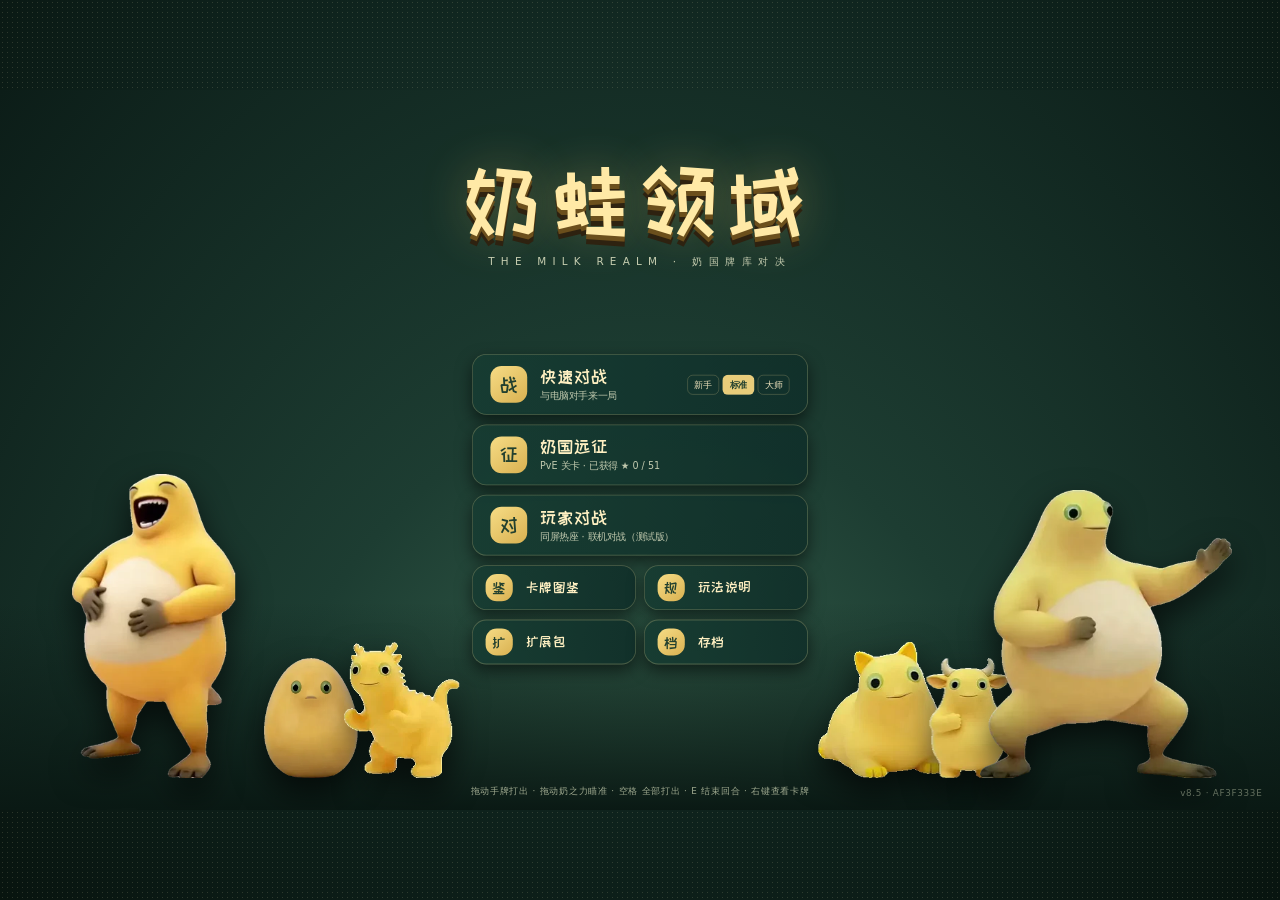
==== commit 7099cbc4: "Rebalanced, new Radmin based WebRTC" ====
--- a/play/index.html
+++ b/play/index.html
@@ -2,7 +2,7 @@
 <html lang="zh-CN">
 <head>
   <meta charset="utf-8">
-  <meta name="viewport" content="width=device-width, initial-scale=1, viewport-fit=cover">
+  <meta name="viewport" content="width=device-width, initial-scale=1, maximum-scale=1, user-scalable=no, viewport-fit=cover">
   <meta name="theme-color" content="#15342e">
   <meta name="description" content="奶蛙领域：四大阵营联动、献祭与雕塑攻防的奶国牌库构筑对决。">
   <title>奶蛙领域</title>
@@ -45,7 +45,7 @@
           <div class="statues" id="statues-op"></div>
           <div class="opp-hand" id="oppHand"></div>
           <div class="opp-res" id="oppRes"><span class="zone-label">对手资源</span><div class="mini-res"><span class="c">◉ 0</span><span class="e">✦ 0</span><span class="p">✷ 0</span></div></div>
-          <div class="piles"><div class="pile" id="deck-op"></div><div class="pile" id="discard-op"></div></div>
+          <div class="piles"><div class="pile trash" id="trash-op" title="对手的删牌区"></div><div class="pile" id="deck-op"></div><div class="pile" id="discard-op"></div></div>
         </section>
 
         <!-- 市场 -->
@@ -63,7 +63,7 @@
           <div class="owner" id="playOwner"></div>
           <div class="status-chips" id="statusChips"></div>
           <div class="play-cards" id="playcards"></div>
-          <div class="limbo" id="limbo"><span>西格奶 · 删牌区</span><div class="slot-in" id="limboSlot"></div><button id="btnUndoTrash" data-act="undoTrash">撤回</button></div>
+          <div class="limbo" id="limbo"><span>西格奶 · 待删（可撤回）</span><div class="slot-in" id="limboSlot"></div><button id="btnUndoTrash" data-act="undoTrash">撤回</button></div>
           <div class="trash-ops" id="trashOps"><b id="trashOpsN">删牌机会 ×1</b><small>本回合内有效，可删手牌、弃牌堆，或市场中价格 ≤ 4 的牌</small><button class="btn gold" data-act="trashPick">选择要删的牌</button></div>
         </section>
         <div class="pending" id="pending"></div>
@@ -86,6 +86,7 @@
         </section>
 
         <section class="hand" id="hand"></section>
+        <div class="pile trash corner" id="trash-me" title="你的删牌区：删掉和献祭的牌放在这里"></div>
       </div>
 
       <div class="emotes" id="emotes">
--- a/play/css/table.css
+++ b/play/css/table.css
@@ -13,7 +13,7 @@
   color-scheme:dark;
 }
 *{box-sizing:border-box}
-html,body{margin:0;height:100%;overflow:hidden;background:#0b1c17;font-family:var(--text);color:#f6efd8;-webkit-font-smoothing:antialiased;user-select:none;-webkit-user-select:none;-webkit-tap-highlight-color:transparent}
+html,body{margin:0;height:100%;overflow:hidden;touch-action:pan-x pan-y;background:#0b1c17;font-family:var(--text);color:#f6efd8;-webkit-font-smoothing:antialiased;user-select:none;-webkit-user-select:none;-webkit-tap-highlight-color:transparent}
 button{font:inherit;color:inherit;cursor:pointer;border:0;background:none}
 button:disabled{cursor:not-allowed}
 img{-webkit-user-drag:none;user-select:none}
@@ -700,9 +700,10 @@
   -webkit-mask:radial-gradient(circle,#000 20%,transparent 66%);mask:radial-gradient(circle,#000 20%,transparent 66%);animation:auraSpin 9s linear infinite}
 .shelf-fig.elite img{position:relative;filter:drop-shadow(0 0 6px #ffd54a) drop-shadow(0 6px 5px #000b)}
 .shelf-fig.elite.current img{filter:drop-shadow(0 0 12px #fff2a8) drop-shadow(0 6px 5px #000b)}
-.shelf-fig.locked .aura{opacity:.35;filter:grayscale(.6)}
+.shelf-fig.locked .aura{display:none}
+.shelf-fig.elite.locked img{filter:brightness(0) opacity(.55) drop-shadow(0 0 1px #ffd77255)}
 @keyframes auraSpin{to{transform:rotate(360deg)}}
-.level-node.elite .lp{box-shadow:0 0 0 2px #ffe58a,0 0 12px 3px #ffc83d}
+.level-node.elite:not(:disabled) .lp{box-shadow:0 0 0 2px #ffe58a,0 0 12px 3px #ffc83d}
 @media (prefers-reduced-motion: reduce){.shelf-fig .aura:before{animation:none}}
 .hero.elite .portrait{box-shadow:0 0 0 3px #ffe58a,0 0 26px 8px #ffc83dcc,0 10px 18px #000a}
 
@@ -731,3 +732,27 @@
 .pk-report li{font-size:12.5px!important;line-height:1.6!important}
 .pk-report ul.warn li{color:#d8c992!important}
 #svBox textarea{width:100%;box-sizing:border-box;font:12px/1.5 ui-monospace,monospace;background:#0a1a15;color:#dfe5d2;border:1px solid #e6d18e44;border-radius:10px;padding:8px}
+
+/* ---------- v8.4 删牌区 ---------- */
+.pile.trash .face{filter:grayscale(.75) brightness(.72)}
+.pile.trash .empty{border-color:#ff8a6a44;background:#2a0f0a55;display:grid;place-items:center}
+.pile.trash .empty em,.pile.trash .stamp{font:400 26px/1 var(--display);font-style:normal;color:#ff9a7a66}
+.pile.trash .stamp{position:absolute;left:50%;top:50%;transform:translate(-50%,-50%) rotate(-14deg);color:#ff6a4acc;border:2px solid #ff6a4acc;border-radius:8px;padding:2px 6px;font-size:22px;background:#1a0a0699;z-index:2;pointer-events:none}
+.pile.trash .n{border-color:#ff8a6a}
+.pile.trash.corner{position:absolute;right:44px;bottom:40px}
+#viewport.has-rail .pile.trash.corner{right:34px}
+/* 长卡名：缩小字号，保证落在名称条里 */
+.card .c-name.n7{font-size:calc(var(--u) * 1.2);letter-spacing:-.02em;padding:0 calc(var(--u) * .2)}
+.card .c-name.n9{font-size:calc(var(--u) * 1.02);letter-spacing:-.04em;padding:0 calc(var(--u) * .15);white-space:nowrap}
+.play-cards .card .c-name.n7{font-size:calc(var(--u) * 1.35)}
+.play-cards .card .c-name.n9{font-size:calc(var(--u) * 1.12)}
+.statue-slot .card .c-name.n7,.statue-slot .card .c-name.n9{font-size:11px}
+
+/* 联机方式：分段按钮（代替原生下拉框，避免缩放后下拉菜单尺寸失真） */
+.seg{display:grid;grid-template-columns:repeat(3,1fr);gap:6px}
+.seg-b{font:inherit;display:flex;flex-direction:column;align-items:center;gap:2px;padding:8px 4px;border-radius:10px;border:1px solid #e6d18e44;background:#0b211b;color:#cfd6be;cursor:pointer}
+.seg-b b{font-size:14px;color:#f6efd8}.seg-b small{font-size:10.5px;opacity:.75}
+.seg-b:hover{border-color:#e6d18e99}
+.seg-b.on{border-color:#ffe9a6;background:linear-gradient(#3a5a2c,#1f3a1c);box-shadow:0 0 0 1px #ffe9a6 inset}
+.seg-b.on b{color:#ffe9a6}
+#viewport.touch .seg-b b{font-size:19px}#viewport.touch .seg-b small{font-size:13px}
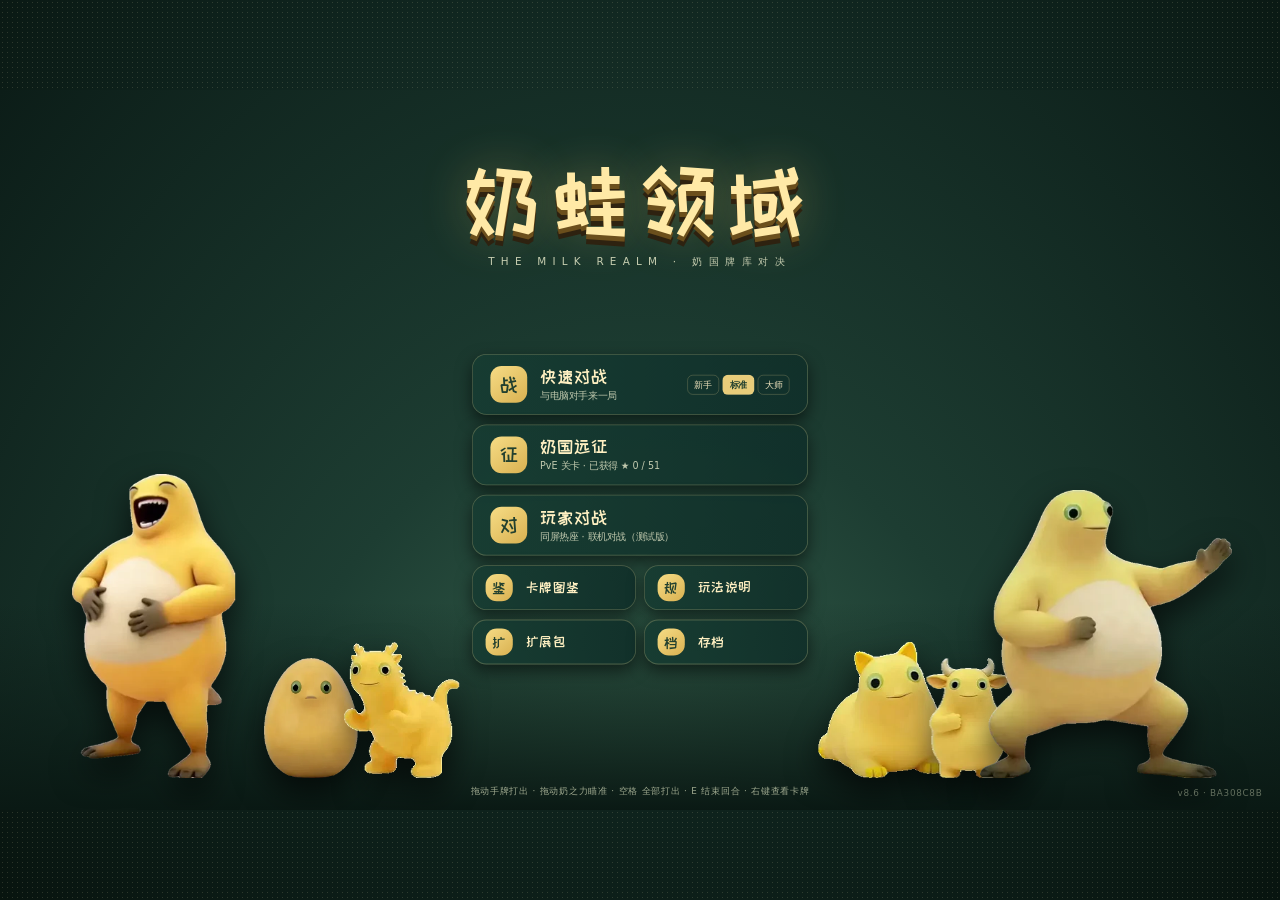
==== commit c6d7c3cb: "Small bug fixed" ====
--- a/play/index.html
+++ b/play/index.html
@@ -64,7 +64,7 @@
           <div class="status-chips" id="statusChips"></div>
           <div class="play-cards" id="playcards"></div>
           <div class="limbo" id="limbo"><span>西格奶 · 待删（可撤回）</span><div class="slot-in" id="limboSlot"></div><button id="btnUndoTrash" data-act="undoTrash">撤回</button></div>
-          <div class="trash-ops" id="trashOps"><b id="trashOpsN">删牌机会 ×1</b><small>本回合内有效，可删手牌、弃牌堆，或市场中价格 ≤ 4 的牌</small><button class="btn gold" data-act="trashPick">选择要删的牌</button></div>
+          <div class="trash-ops" id="trashOps"><b id="trashOpsN">删牌机会 ×1</b><small>本回合内有效，可删弃牌堆、出牌区、自己的雕塑，或市场中价格 ≤ 4 的牌</small><button class="btn gold" data-act="trashPick">选择要删的牌</button></div>
         </section>
         <div class="pending" id="pending"></div>
 
--- a/play/css/table.css
+++ b/play/css/table.css
@@ -470,7 +470,7 @@
 
 /* 奶壳 */
 .tag.shield{border-color:#9fd0ff;color:#d8ecff;background:#14304acc}
-.hero.shielded .portrait:after{content:"";position:absolute;inset:0;border-radius:50%;box-shadow:inset 0 0 0 4px #cfe9ffcc,inset 0 0 22px #9fd0ff99;pointer-events:none;animation:shieldPulse 2.4s ease-in-out infinite}
+/* 奶壳改为 .hero-fx 里的蓝圈 + 角标 */
 .float.s{color:#cfe9ff;font-size:20px}
 @keyframes shieldPulse{50%{box-shadow:inset 0 0 0 4px #ffffffee,inset 0 0 30px #bfe0ffcc}}
 .market .card.elite:after{content:"招募可删牌";position:absolute;left:50%;top:-12px;transform:translateX(-50%);font-size:10px;font-weight:900;white-space:nowrap;padding:1px 8px;border-radius:8px;background:#a487ec;color:#fff;box-shadow:0 2px 6px #0008;z-index:4}
@@ -756,3 +756,45 @@
 .seg-b.on{border-color:#ffe9a6;background:linear-gradient(#3a5a2c,#1f3a1c);box-shadow:0 0 0 1px #ffe9a6 inset}
 .seg-b.on b{color:#ffe9a6}
 #viewport.touch .seg-b b{font-size:19px}#viewport.touch .seg-b small{font-size:13px}
+/* 删牌区：取回机会角标 */
+.pile .recall-badge{position:absolute;left:50%;top:-22px;transform:translateX(-50%);white-space:nowrap;padding:2px 8px;border-radius:10px;background:linear-gradient(#b48cff,#7a4fd6);color:#fff;font-size:11px;font-weight:900;box-shadow:0 0 10px #b48cffaa,0 2px 5px #000a;z-index:4;pointer-events:none}
+.pile.can-recall{animation:recallHint 1.4s ease-in-out infinite}
+@keyframes recallHint{0%,100%{box-shadow:0 0 0 0 #b48cff00}50%{box-shadow:0 0 14px 4px #b48cffaa}}
+/* 出牌区叠放 */
+.play-stack{order:-1;position:relative;flex:0 0 auto;width:140px;height:120px;cursor:pointer;border-radius:10px}
+.play-stack .ps-cards{position:absolute;left:4px;top:6px;width:130px;height:110px;pointer-events:none}
+.play-stack .ps-cards .card{position:absolute;margin:0;translate:none!important}
+.play-stack .ps-cards .card .c-badges{display:none}
+.play-stack .ps-n{position:absolute;right:0;top:-4px;min-width:28px;height:22px;padding:0 6px;border-radius:11px;background:#122f27;border:1.5px solid var(--gold);color:#fff3c4;font:400 13px/19px var(--display);text-align:center;z-index:50;box-shadow:0 2px 6px #000a}
+.play-stack .ps-tip{position:absolute;left:50%;bottom:-4px;transform:translateX(-50%);white-space:nowrap;font-size:10px;padding:1px 7px;border-radius:8px;background:#0b211bdd;color:#e6dbb3;z-index:50}
+.play-stack.has-scrap .ps-tip{background:#c4410e;color:#fff}
+.play-stack:hover{box-shadow:0 0 0 2px #ffe9a688}
+.stack-list .sl-item{display:flex;flex-direction:column;align-items:center;gap:6px}
+.stack-list .sl-item small{font-size:11px;color:#cfd6be88}.stack-list .sl-item small.lit{color:#ffd76a}
+
+/* 头像外圈：奶壳（蓝，带角标）/ 伤害上限（红，内圈）/ 反伤（紫，外圈） */
+.hero-fx{position:absolute;left:10px;top:4px;width:96px;height:96px;pointer-events:none;z-index:3}
+.hero-fx i{position:absolute;border-radius:50%;opacity:0;transition:opacity .25s,transform .25s;transform:scale(.85);pointer-events:auto}
+.hero-fx .r-shield{inset:-3px;border:3px solid #bfe3ff;box-shadow:0 0 12px #9fd0ffcc,inset 0 0 14px #9fd0ff88}
+.hero-fx.has-shield .r-shield{animation:shieldPulse 2.4s ease-in-out infinite}
+.hero-fx .r-cap{inset:6px;border:3px solid #ff5a5a;box-shadow:0 0 8px #ff3a3acc,inset 0 0 8px #ff5a5a88}
+.hero-fx .r-thorns{inset:-17px;border:3px dashed #b678ff;box-shadow:0 0 12px #a05cffcc}
+.hero-fx.has-thorns .r-thorns{animation:thornSpin 14s linear infinite}
+.hero-fx.has-shield .r-shield,.hero-fx.has-cap .r-cap,.hero-fx.has-thorns .r-thorns{opacity:1;transform:none}
+.hero-fx.has-thorns .r-thorns{transform:none}
+@keyframes thornSpin{to{rotate:360deg}}
+.hero-fx .sh-badge{position:absolute;right:-8px;bottom:-6px;min-width:30px;height:30px;padding:0 5px;border-radius:15px;background:radial-gradient(circle at 35% 30%,#f2fbff,#9fd0ff 55%,#3f7fb8);border:2px solid #fff;box-shadow:0 0 10px #9fd0ffcc,0 2px 5px #000a;display:none;align-items:center;justify-content:center;pointer-events:auto;z-index:5}
+.hero-fx .sh-badge b{font:400 16px/1 var(--display);color:#0d2a44}
+.hero-fx.has-shield .sh-badge{display:flex}
+/* 反伤 / 伤害上限触发：虚化放大 */
+.hero-fx i.pulse{animation:ringPulse .8s ease-out forwards!important}
+@keyframes ringPulse{0%{opacity:1;transform:scale(1);filter:blur(0)}100%{opacity:0;transform:scale(1.55);filter:blur(7px)}}
+/* 破壳：炸开 */
+.hero-fx i.burst{animation:ringBurst .55s cubic-bezier(.2,.9,.3,1) forwards!important;border-style:dotted;border-width:5px}
+@keyframes ringBurst{0%{opacity:1;transform:scale(1)}40%{opacity:1;transform:scale(1.25)}100%{opacity:0;transform:scale(1.9);filter:blur(2px)}}
+/* 手牌上的「删」按钮（有删牌机会时）；离开手牌的牌（出牌区、动画残影等）一律不显示 */
+.card .hand-trash{display:none}
+#hand .card .hand-trash{display:block}
+#hand .card .hand-trash{position:absolute;right:-8px;top:-10px;width:34px;height:34px;border-radius:50%;border:2px solid #fff;background:radial-gradient(circle at 35% 30%,#ff9a8a,#d8402a 60%,#7a1a10);color:#fff;font:400 17px/1 var(--display);box-shadow:0 0 10px #ff5a3acc,0 2px 6px #000a;cursor:pointer;z-index:20;pointer-events:auto}
+#hand .card .hand-trash:hover{transform:scale(1.12)}
+#viewport.touch #hand .card .hand-trash{width:44px;height:44px;font-size:21px}
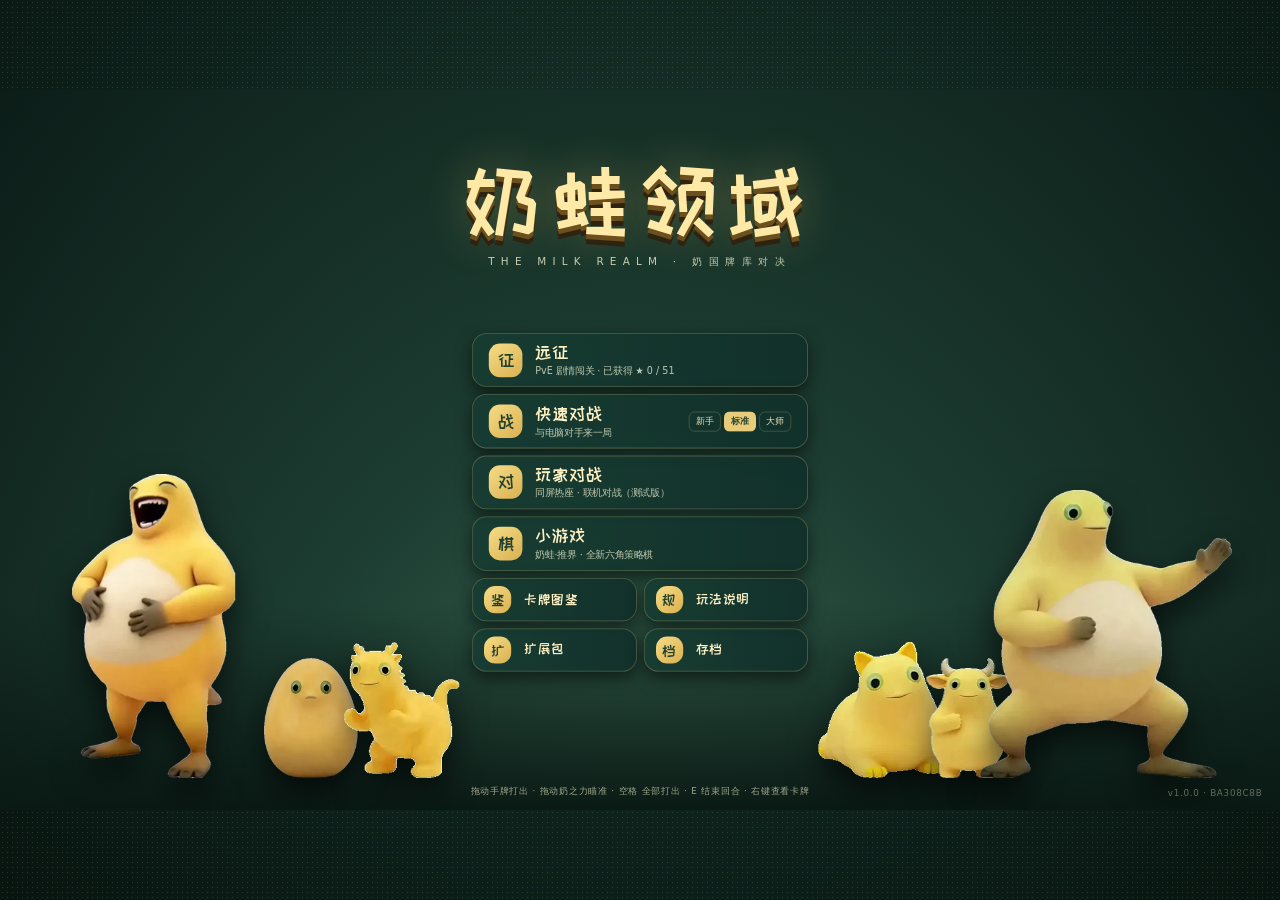
==== commit c812d71e: "final version before release" ====
--- a/play/index.html
+++ b/play/index.html
@@ -16,6 +16,7 @@
     <section id="screen-menu" class="screen"></section>
     <section id="screen-campaign" class="screen"></section>
     <section id="screen-lobby" class="screen"></section>
+    <section id="screen-minigames" class="screen"></section>
 
     <section id="screen-game" class="screen">
       <header class="topbar">
@@ -105,6 +106,24 @@
 <div id="rail" class="rail"><button data-rail="menu" class="r-menu">☰<small>菜单</small></button><button data-rail="all">全部<br>打出</button><button data-rail="draw">抽牌<small>奶劲 0</small></button><button data-rail="end" class="r-end">结束<br>回合</button></div>
 <div id="sheet" class="sheet hidden"><div class="sh-back"></div><div class="sh-panel"><div class="sh-card"></div><div class="sh-side"><div class="sh-tip"></div><div class="sh-btns"></div></div></div></div>
 
+<div id="pushrealm-portal" role="region" aria-label="奶蛙推界小游戏" aria-hidden="true">
+  <div class="pushrealm-nav"><button id="pushrealm-return" class="pushrealm-back" type="button">← 返回小游戏大厅</button><span class="pushrealm-caption">奶蛙领域 · 奶蛙推界 · 独立小游戏</span></div>
+  <iframe id="pushrealm-frame" title="奶蛙推界棋盘" allow="fullscreen" loading="eager"></iframe>
+</div>
+<div id="pushrealm-mobile-hub" aria-label="小游戏大厅手机版" aria-hidden="true">
+  <div class="mm-top"><button id="mobile-hub-return" class="mm-back" type="button">← 主菜单</button><span class="mm-logo">THE MILK REALM · MINI GAMES</span></div>
+  <h1>奶蛙游乐场</h1><p class="mm-desc">来点不一样的奶蛙对决！</p>
+  <article class="mm-tile">
+    <img id="mobile-hub-preview" class="mm-img" alt="奶蛙推界棋盘预览">
+    <span class="mm-label">原创策略小游戏 · PUSHBOUND</span>
+    <h2>奶蛙 · 推界</h2>
+    <p class="mm-rules">只有两种操作：落下一只奶蛙，选择是否向六个方向推动棋子。连接两条目标边的一方获胜。</p>
+    <div class="mm-tags"><b>9×9 六角棋盘</b><b>挑战 AI</b><b>本地双人</b><b>离线可玩</b></div>
+    <button id="mobile-hub-play" class="mm-start" type="button">开始推界 →</button>
+  </article>
+  <p class="mm-note">未来还有更多小游戏加入奶蛙游乐场</p>
+</div>
+
 <script src="js/cards.js"></script>
 <script src="js/engine.js"></script>
 <script src="js/ai.js"></script>
@@ -116,5 +135,6 @@
 <script src="js/screens.js"></script>
 <script src="js/coach.js"></script>
 <script src="js/main.js"></script>
+<script src="js/minigames.js"></script>
 </body>
 </html>
--- a/play/css/table.css
+++ b/play/css/table.css
@@ -798,3 +798,57 @@
 #hand .card .hand-trash{position:absolute;right:-8px;top:-10px;width:34px;height:34px;border-radius:50%;border:2px solid #fff;background:radial-gradient(circle at 35% 30%,#ff9a8a,#d8402a 60%,#7a1a10);color:#fff;font:400 17px/1 var(--display);box-shadow:0 0 10px #ff5a3acc,0 2px 6px #000a;cursor:pointer;z-index:20;pointer-events:auto}
 #hand .card .hand-trash:hover{transform:scale(1.12)}
 #viewport.touch #hand .card .hand-trash{width:44px;height:44px;font-size:21px}
+
+/* ===== MINI GAMES HUB · shared realm visual language ===== */
+#screen-menu .menu-list{top:304px;gap:9px}
+#screen-menu .menu-list > .menu-btn{padding:10px 20px}
+#screen-menu .menu-list > .menu-btn .mi{height:42px;width:42px;font-size:22px}
+#screen-menu .menu-list > div{gap:9px!important}
+#screen-menu .menu-list > div .menu-btn{padding:9px 14px!important}
+#screen-minigames .mg-header{position:absolute;left:88px;right:88px;top:62px;display:flex;align-items:center;justify-content:space-between;z-index:3}
+#screen-minigames .mg-kicker{font:12px/1.5 Arial,sans-serif;letter-spacing:5px;color:#d5bf81}
+#screen-minigames .mg-title{font:400 72px/1.1 var(--display);color:#ffe9ae;letter-spacing:7px;text-shadow:0 7px 0 #543e1f,0 14px 20px #0009}
+#screen-minigames .mg-subtitle{font:17px/1.6 Arial,sans-serif;color:#d4d6bd;margin-top:14px}
+#screen-minigames .mg-back{border:1px solid #e8ca7f85;color:#ffedbd;font-size:18px;border-radius:14px;padding:12px 24px;background:#17382ef0;cursor:pointer;box-shadow:0 5px 12px #0006}
+#screen-minigames .mg-back:hover{background:#245b49}
+#screen-minigames .mg-stage{position:absolute;inset:240px 82px 78px;display:flex;gap:28px;align-items:center;justify-content:center;z-index:3}
+#screen-minigames .mg-card{position:relative;width:1080px;min-height:468px;border-radius:28px;border:3px solid #b18b50;background:linear-gradient(150deg,#244f3e,#09251de8);display:flex;align-items:stretch;padding:18px;gap:26px;box-shadow:0 8px 0 #503b1e,0 23px 65px #000c,inset 0 0 0 3px #d8c48b4d;overflow:hidden}
+#screen-minigames .mg-thumb{position:relative;width:57%;border:2px solid #d0ae67a1;border-radius:17px;overflow:hidden;background:#132e25;flex:none;display:flex;align-items:center}
+#screen-minigames .mg-thumb img{width:100%;height:100%;object-fit:cover}
+#screen-minigames .mg-content{display:flex;flex:1;flex-direction:column;justify-content:center;align-items:flex-start;padding:15px 18px 18px 0}
+#screen-minigames .mg-pill{font:bold 12px Arial,sans-serif;letter-spacing:2px;border:1px solid #dfc17978;background:#cab26b23;color:#ffe3a5;border-radius:30px;padding:9px 14px}
+#screen-minigames .mg-card h2{margin:20px 0 14px;color:#ffdfa0;font:400 48px/1.2 var(--display)}
+#screen-minigames .mg-card p{font:17px/1.9 Arial,sans-serif;color:#e0e5d4;margin:0 0 12px}
+#screen-minigames .mg-stats{display:flex;gap:10px;flex-wrap:wrap;margin:11px 0 26px}
+#screen-minigames .mg-stats span{border:1px solid #d6cc9944;border-radius:8px;color:#c9ddc8;padding:7px 10px;font:13px Arial,sans-serif;background:#0b282046}
+#screen-minigames .mg-play{background:linear-gradient(155deg,#ffe69c,#d5a946);border:1px solid #fff2b7;border-radius:14px;color:#294333;font:400 23px var(--display);padding:15px 35px;box-shadow:0 6px 0 #8c6829,0 13px 20px #0007;cursor:pointer}
+#screen-minigames .mg-play:hover{filter:brightness(1.12);transform:translateY(-2px)}
+#screen-minigames .mg-coming{position:relative;width:190px;height:360px;border-radius:22px;border:2px dashed #e3ca856b;background:#132f29a8;display:flex;flex-direction:column;justify-content:center;align-items:center;color:#a9c9b4;gap:16px;font:18px var(--display)}
+#screen-minigames .mg-coming i{font-style:normal;font-size:44px;opacity:.8}
+/* Use physical viewport coordinates for minigame, independent of 1600×900 stage scaling. */
+#pushrealm-portal{position:fixed;inset:0;z-index:99999;display:none;flex-direction:column;background:#0c201b;color:#fce9b3;font-family:Arial,sans-serif}
+#pushrealm-portal.active{display:flex}
+#pushrealm-portal .pushrealm-nav{height:51px;min-height:51px;display:flex;align-items:center;justify-content:space-between;gap:12px;box-sizing:border-box;padding:0 17px;background:linear-gradient(90deg,#183b2e,#0b271f);border-bottom:2px solid #b49455;box-shadow:0 3px 18px #0008;z-index:2}
+#pushrealm-portal .pushrealm-back{color:#ffe6a3;background:#304d38;border:1px solid #dab96e;border-radius:8px;font:bold 14px Arial,sans-serif;padding:9px 13px;cursor:pointer;white-space:nowrap}
+#pushrealm-portal .pushrealm-back:hover{background:#426e4e}
+#pushrealm-portal .pushrealm-caption{font:12px Arial,sans-serif;letter-spacing:1px;opacity:.75;overflow:hidden;text-overflow:ellipsis;white-space:nowrap;text-align:right}
+#pushrealm-portal iframe{display:block;flex:1;width:100%;height:calc(100% - 51px);border:0;background:#0c201b}
+@media(max-width:600px){#pushrealm-portal .pushrealm-nav{height:46px;min-height:46px;padding:0 9px}#pushrealm-portal .pushrealm-back{padding:8px 11px;font-size:13px}#pushrealm-portal .pushrealm-caption{font-size:10px;letter-spacing:0}#pushrealm-portal iframe{height:calc(100% - 46px)}}
+/* Mobile portrait hub is rendered outside the fixed-ratio card-game stage. */
+#pushrealm-mobile-hub{display:none;position:fixed;inset:0;overflow:auto;z-index:99990;background:radial-gradient(ellipse at 50% 10%,#30624b,#102c22 58%,#071914);color:#fce7b3;font-family:Arial,sans-serif;box-sizing:border-box;padding:env(safe-area-inset-top) 18px max(20px,env(safe-area-inset-bottom))}
+@media(max-width:700px){#pushrealm-mobile-hub.active{display:block}}
+#pushrealm-mobile-hub *{box-sizing:border-box}
+#pushrealm-mobile-hub .mm-top{display:flex;justify-content:space-between;align-items:center;gap:14px;margin:19px 0 26px}
+#pushrealm-mobile-hub .mm-back{font-size:14px;font-weight:bold;color:#fce2a1;border:1px solid #c7aa66;border-radius:10px;padding:12px 14px;background:#174035}
+#pushrealm-mobile-hub .mm-logo{font-size:11px;color:#d5bc78;letter-spacing:1px}
+#pushrealm-mobile-hub h1{margin:0 0 9px;font:400 36px var(--display);letter-spacing:3px;text-shadow:0 4px 0 #50391d}
+#pushrealm-mobile-hub .mm-desc{color:#cbd7be;font-size:14px;line-height:1.7;margin:0 0 20px}
+#pushrealm-mobile-hub .mm-tile{background:linear-gradient(145deg,#215440,#0c281f);border:2px solid #cba45f;border-radius:20px;box-shadow:0 8px 0 #4b341f,0 22px 40px #0008;padding:12px;overflow:hidden}
+#pushrealm-mobile-hub .mm-img{width:100%;max-height:220px;aspect-ratio:16/10;object-fit:cover;border:1px solid #bb9759;border-radius:12px;display:block;margin-bottom:15px}
+#pushrealm-mobile-hub .mm-label{display:inline-block;background:#9275412f;border:1px solid #bd9f57;border-radius:40px;padding:5px 11px;color:#f5dc96;font-size:10px;letter-spacing:1px}
+#pushrealm-mobile-hub h2{font:400 30px var(--display);margin:12px 0 8px;color:#ffe5a1}
+#pushrealm-mobile-hub .mm-rules{font-size:14px;line-height:1.8;color:#dbe6d7;margin:0 0 14px}
+#pushrealm-mobile-hub .mm-tags{display:flex;gap:6px;flex-wrap:wrap;margin-bottom:16px}
+#pushrealm-mobile-hub .mm-tags b{font-size:11px;font-weight:normal;padding:6px 8px;border:1px solid #b8c69d50;border-radius:7px;color:#e4e7cf}
+#pushrealm-mobile-hub .mm-start{display:block;width:100%;text-align:center;font:400 21px var(--display);color:#284332;background:linear-gradient(#fce59b,#d7ab50);border:1px solid #ffeeba;border-radius:12px;padding:13px;box-shadow:0 5px 0 #8f6829}
+#pushrealm-mobile-hub .mm-note{font-size:12px;line-height:1.7;color:#adc7b6;margin:24px 8px 0;text-align:center}
